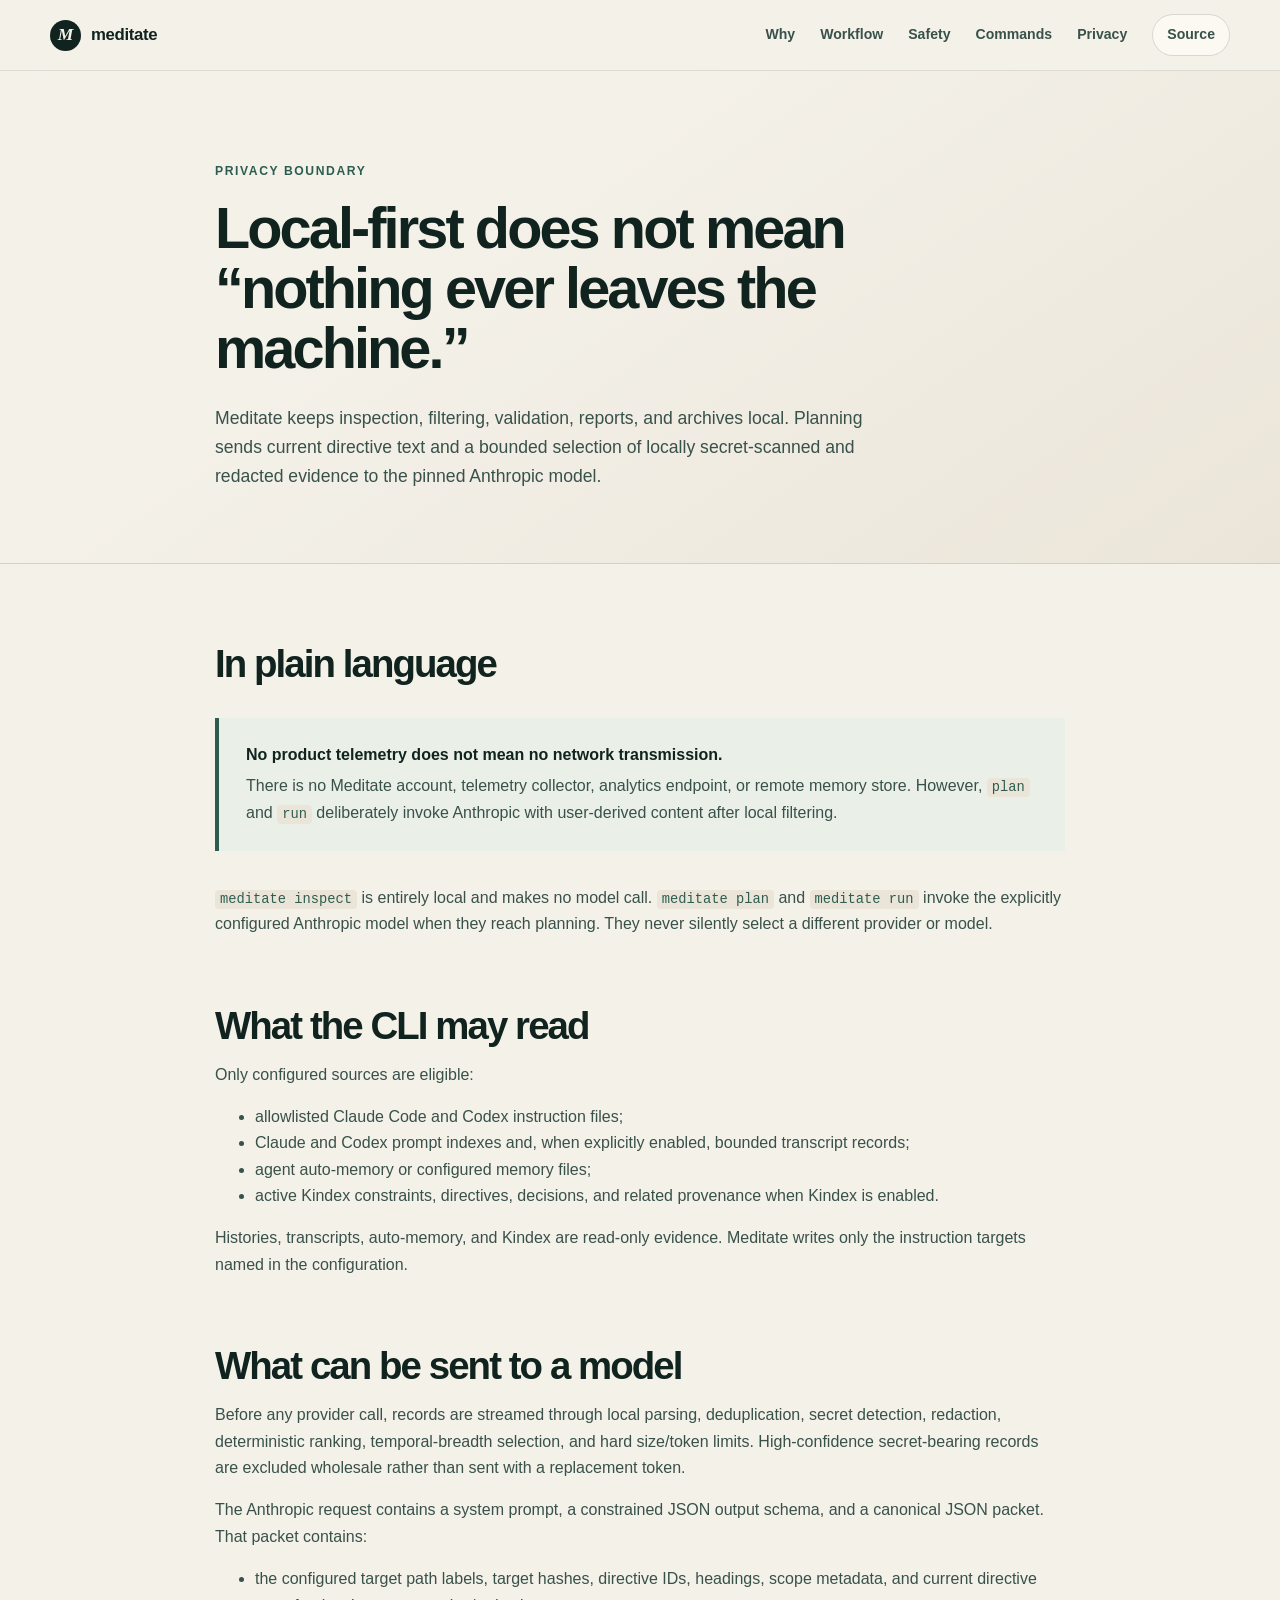
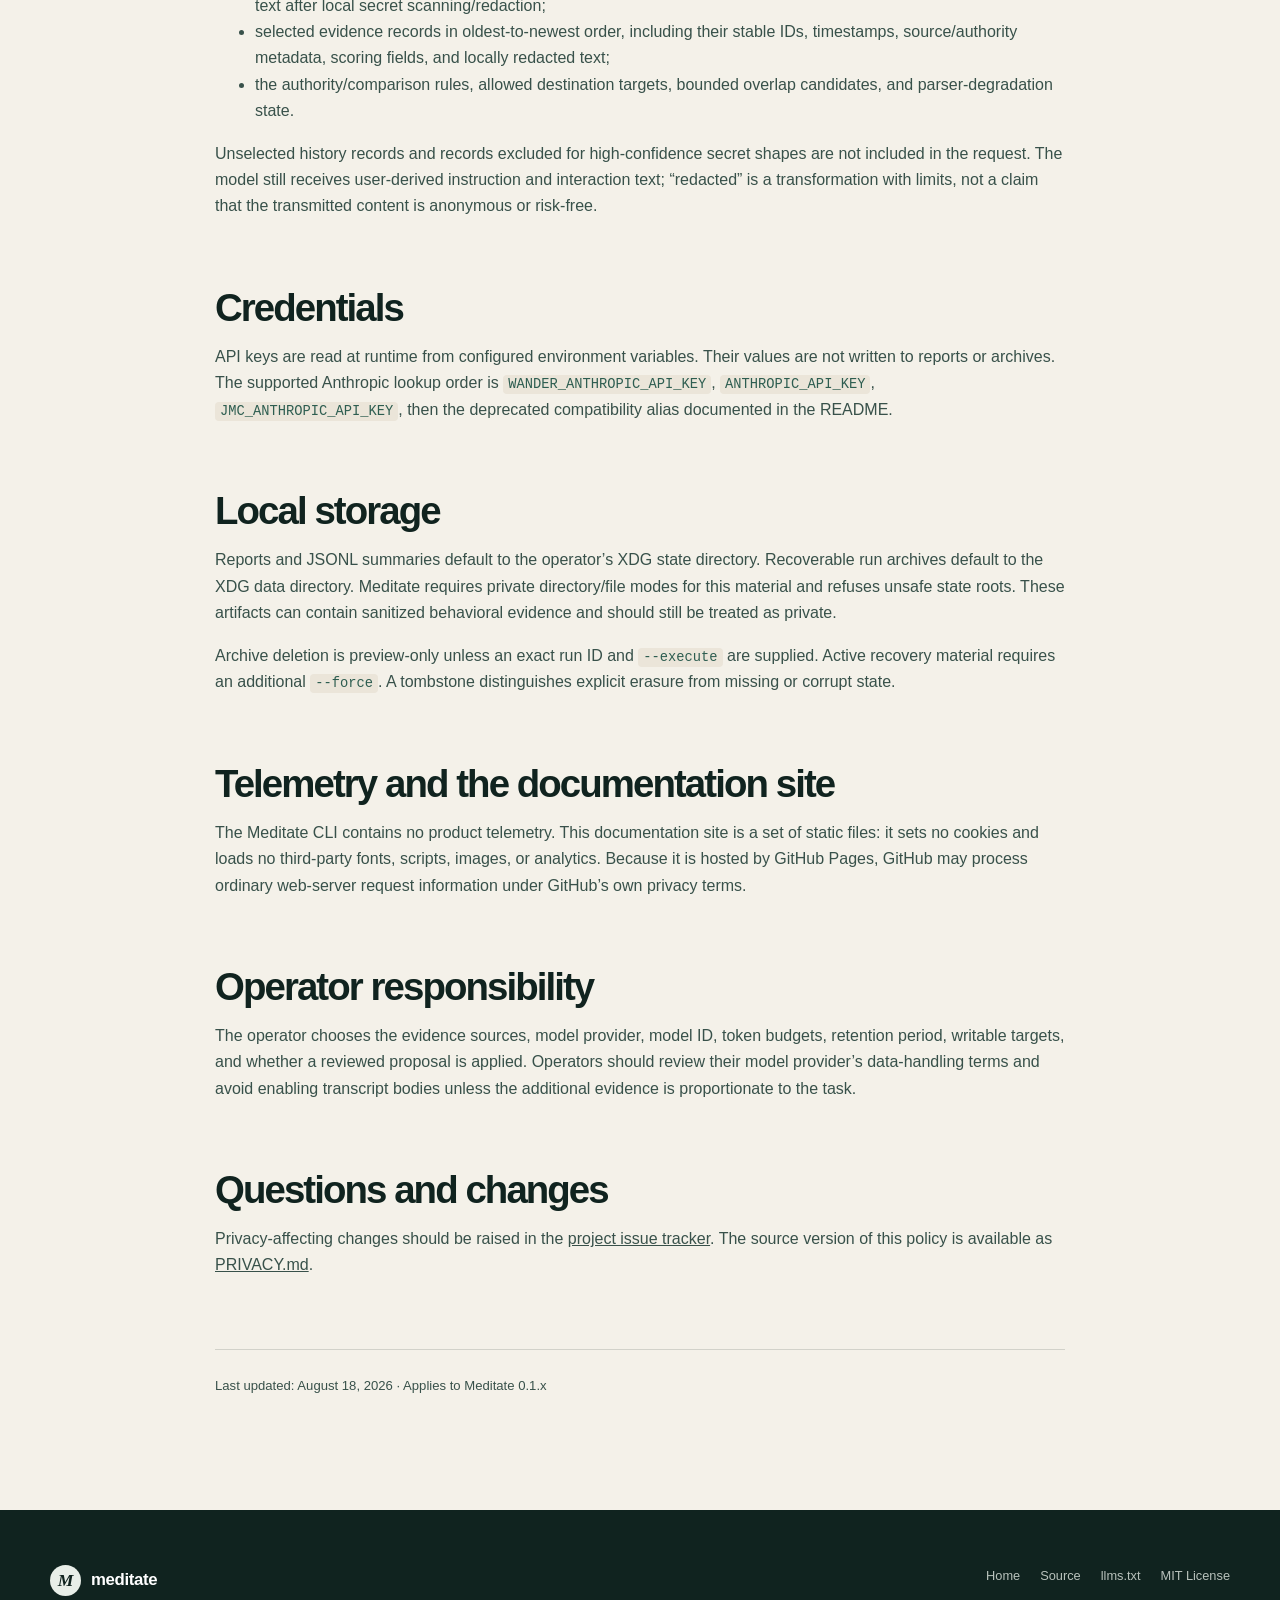
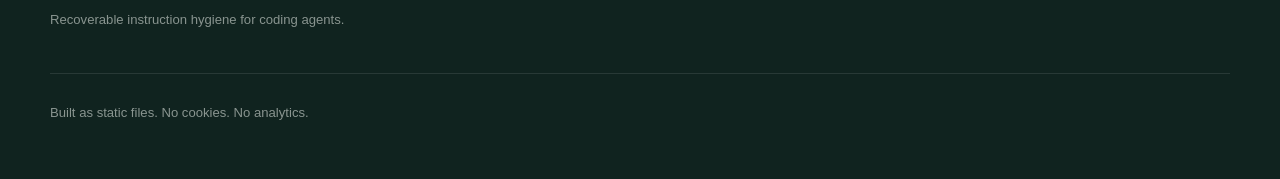
==== docs/privacy.html @ 54d7e171 "docs: add GitHub Pages site" ====
<!doctype html>
<html lang="en">
<head>
  <meta charset="utf-8">
  <meta name="viewport" content="width=device-width, initial-scale=1">
  <title>Privacy — Meditate</title>
  <meta name="description" content="Meditate's local processing, model-call, archive, telemetry, and static-site privacy boundaries.">
  <meta name="theme-color" content="#10231f">
  <link rel="canonical" href="https://jmcentire.github.io/meditate/privacy.html">
  <link rel="icon" href="favicon.svg" type="image/svg+xml">
  <link rel="stylesheet" href="styles.css">
  <script src="site.js" defer></script>
</head>
<body>
  <a class="skip-link" href="#main">Skip to content</a>
  <header class="site-header">
    <div class="shell nav-wrap">
      <a class="brand" href="./" aria-label="Meditate home"><span class="brand-mark" aria-hidden="true">M</span><span>meditate</span></a>
      <button class="nav-toggle" type="button" aria-expanded="false" aria-controls="site-nav">
        <span class="sr-only">Toggle navigation</span><span></span><span></span><span></span>
      </button>
      <nav id="site-nav" class="site-nav" aria-label="Primary navigation">
        <a href="./#problem">Why</a>
        <a href="./#workflow">Workflow</a>
        <a href="./#safety">Safety</a>
        <a href="./#reference">Commands</a>
        <a href="privacy.html" aria-current="page">Privacy</a>
        <a class="nav-source" href="https://github.com/jmcentire/meditate">Source</a>
      </nav>
    </div>
  </header>

  <main id="main" class="privacy-main">
    <section class="privacy-hero">
      <div class="shell">
        <p class="eyebrow">Privacy boundary</p>
        <h1>Local-first does not mean “nothing ever leaves the machine.”</h1>
        <p>Meditate keeps inspection, filtering, validation, reports, and archives local. Planning sends current directive text and a bounded selection of locally secret-scanned and redacted evidence to the pinned Anthropic model.</p>
      </div>
    </section>

    <article class="shell privacy-content">
      <h2>In plain language</h2>
      <div class="privacy-callout">
        <strong>No product telemetry does not mean no network transmission.</strong>
        <p>There is no Meditate account, telemetry collector, analytics endpoint, or remote memory store. However, <code>plan</code> and <code>run</code> deliberately invoke Anthropic with user-derived content after local filtering.</p>
      </div>

      <p><code>meditate inspect</code> is entirely local and makes no model call. <code>meditate plan</code> and <code>meditate run</code> invoke the explicitly configured Anthropic model when they reach planning. They never silently select a different provider or model.</p>

      <h2>What the CLI may read</h2>
      <p>Only configured sources are eligible:</p>
      <ul>
        <li>allowlisted Claude Code and Codex instruction files;</li>
        <li>Claude and Codex prompt indexes and, when explicitly enabled, bounded transcript records;</li>
        <li>agent auto-memory or configured memory files;</li>
        <li>active Kindex constraints, directives, decisions, and related provenance when Kindex is enabled.</li>
      </ul>
      <p>Histories, transcripts, auto-memory, and Kindex are read-only evidence. Meditate writes only the instruction targets named in the configuration.</p>

      <h2>What can be sent to a model</h2>
      <p>Before any provider call, records are streamed through local parsing, deduplication, secret detection, redaction, deterministic ranking, temporal-breadth selection, and hard size/token limits. High-confidence secret-bearing records are excluded wholesale rather than sent with a replacement token.</p>
      <p>The Anthropic request contains a system prompt, a constrained JSON output schema, and a canonical JSON packet. That packet contains:</p>
      <ul>
        <li>the configured target path labels, target hashes, directive IDs, headings, scope metadata, and current directive text after local secret scanning/redaction;</li>
        <li>selected evidence records in oldest-to-newest order, including their stable IDs, timestamps, source/authority metadata, scoring fields, and locally redacted text;</li>
        <li>the authority/comparison rules, allowed destination targets, bounded overlap candidates, and parser-degradation state.</li>
      </ul>
      <p>Unselected history records and records excluded for high-confidence secret shapes are not included in the request. The model still receives user-derived instruction and interaction text; “redacted” is a transformation with limits, not a claim that the transmitted content is anonymous or risk-free.</p>

      <h2>Credentials</h2>
      <p>API keys are read at runtime from configured environment variables. Their values are not written to reports or archives. The supported Anthropic lookup order is <code>WANDER_ANTHROPIC_API_KEY</code>, <code>ANTHROPIC_API_KEY</code>, <code>JMC_ANTHROPIC_API_KEY</code>, then the deprecated compatibility alias documented in the README.</p>

      <h2>Local storage</h2>
      <p>Reports and JSONL summaries default to the operator’s XDG state directory. Recoverable run archives default to the XDG data directory. Meditate requires private directory/file modes for this material and refuses unsafe state roots. These artifacts can contain sanitized behavioral evidence and should still be treated as private.</p>
      <p>Archive deletion is preview-only unless an exact run ID and <code>--execute</code> are supplied. Active recovery material requires an additional <code>--force</code>. A tombstone distinguishes explicit erasure from missing or corrupt state.</p>

      <h2>Telemetry and the documentation site</h2>
      <p>The Meditate CLI contains no product telemetry. This documentation site is a set of static files: it sets no cookies and loads no third-party fonts, scripts, images, or analytics. Because it is hosted by GitHub Pages, GitHub may process ordinary web-server request information under GitHub’s own privacy terms.</p>

      <h2>Operator responsibility</h2>
      <p>The operator chooses the evidence sources, model provider, model ID, token budgets, retention period, writable targets, and whether a reviewed proposal is applied. Operators should review their model provider’s data-handling terms and avoid enabling transcript bodies unless the additional evidence is proportionate to the task.</p>

      <h2>Questions and changes</h2>
      <p>Privacy-affecting changes should be raised in the <a href="https://github.com/jmcentire/meditate/issues">project issue tracker</a>. The source version of this policy is available as <a href="https://github.com/jmcentire/meditate/blob/main/PRIVACY.md">PRIVACY.md</a>.</p>
      <p class="privacy-meta">Last updated: August 18, 2026 · Applies to Meditate 0.1.x</p>
    </article>
  </main>

  <footer class="site-footer">
    <div class="shell footer-grid">
      <div><a class="brand footer-brand" href="./"><span class="brand-mark" aria-hidden="true">M</span><span>meditate</span></a><p>Recoverable instruction hygiene for coding agents.</p></div>
      <div class="footer-links"><a href="./">Home</a><a href="https://github.com/jmcentire/meditate">Source</a><a href="llms.txt">llms.txt</a><a href="https://github.com/jmcentire/meditate/blob/main/LICENSE">MIT License</a></div>
      <p class="footer-meta">Built as static files. No cookies. No analytics.</p>
    </div>
  </footer>
</body>
</html>
---- docs/styles.css ----
:root {
  --ink: #10231f;
  --ink-soft: #38514a;
  --paper: #f4f1e9;
  --paper-deep: #ebe5d9;
  --surface: #fffdf7;
  --moss: #2d5d50;
  --moss-bright: #4f8978;
  --sage: #b9c9ae;
  --amber: #d8a34d;
  --rust: #a84f35;
  --line: rgba(16, 35, 31, 0.15);
  --shadow: 0 24px 70px rgba(29, 52, 46, 0.12);
  --mono: "SFMono-Regular", Consolas, "Liberation Mono", monospace;
  --sans: Inter, ui-sans-serif, -apple-system, BlinkMacSystemFont, "Segoe UI", sans-serif;
  --serif: Iowan Old Style, Baskerville, "Times New Roman", serif;
  --shell: 1180px;
}

* {
  box-sizing: border-box;
}

html {
  scroll-behavior: smooth;
}

body {
  margin: 0;
  background: var(--paper);
  color: var(--ink);
  font-family: var(--sans);
  line-height: 1.65;
  text-rendering: optimizeLegibility;
}

a {
  color: inherit;
}

button,
input {
  font: inherit;
}

code,
pre {
  font-family: var(--mono);
}

.shell {
  width: min(calc(100% - 40px), var(--shell));
  margin-inline: auto;
}

.sr-only {
  position: absolute;
  width: 1px;
  height: 1px;
  padding: 0;
  margin: -1px;
  overflow: hidden;
  clip: rect(0, 0, 0, 0);
  white-space: nowrap;
  border: 0;
}

.skip-link {
  position: fixed;
  z-index: 1000;
  top: 12px;
  left: 12px;
  transform: translateY(-160%);
  padding: 10px 15px;
  border-radius: 8px;
  background: var(--ink);
  color: white;
}

.skip-link:focus {
  transform: translateY(0);
}

.site-header {
  position: sticky;
  z-index: 100;
  top: 0;
  border-bottom: 1px solid rgba(16, 35, 31, 0.1);
  background: rgba(244, 241, 233, 0.9);
  backdrop-filter: blur(18px);
}

.nav-wrap {
  display: flex;
  min-height: 70px;
  align-items: center;
  justify-content: space-between;
  gap: 28px;
}

.brand {
  display: inline-flex;
  align-items: center;
  gap: 10px;
  color: var(--ink);
  font-size: 1.05rem;
  font-weight: 750;
  letter-spacing: -0.02em;
  text-decoration: none;
}

.brand-mark {
  display: inline-grid;
  width: 31px;
  height: 31px;
  place-items: center;
  border-radius: 50%;
  background: var(--ink);
  color: var(--paper);
  font-family: var(--serif);
  font-size: 1.1rem;
  font-style: italic;
}

.site-nav {
  display: flex;
  align-items: center;
  gap: 25px;
}

.site-nav a {
  color: var(--ink-soft);
  font-size: 0.88rem;
  font-weight: 650;
  text-decoration: none;
}

.site-nav a:hover,
.site-nav a:focus-visible {
  color: var(--ink);
}

.site-nav .nav-source {
  padding: 8px 14px;
  border: 1px solid var(--line);
  border-radius: 999px;
  background: rgba(255, 253, 247, 0.6);
}

.nav-toggle {
  display: none;
  width: 42px;
  height: 42px;
  align-items: center;
  justify-content: center;
  flex-direction: column;
  gap: 5px;
  border: 1px solid var(--line);
  border-radius: 10px;
  background: transparent;
}

.nav-toggle span:not(.sr-only) {
  display: block;
  width: 18px;
  height: 2px;
  background: var(--ink);
}

.hero {
  position: relative;
  overflow: hidden;
  padding: 104px 0 110px;
  border-bottom: 1px solid var(--line);
  background:
    radial-gradient(circle at 78% 20%, rgba(185, 201, 174, 0.28), transparent 31%),
    linear-gradient(145deg, var(--paper) 35%, #ece8db 100%);
}

.hero-orbit {
  position: absolute;
  border: 1px solid rgba(45, 93, 80, 0.13);
  border-radius: 50%;
  pointer-events: none;
}

.orbit-one {
  width: 510px;
  height: 510px;
  top: -275px;
  right: 5%;
}

.orbit-two {
  width: 780px;
  height: 780px;
  right: -310px;
  bottom: -590px;
}

.hero-grid {
  position: relative;
  display: grid;
  grid-template-columns: minmax(0, 1.08fr) minmax(430px, 0.92fr);
  align-items: center;
  gap: 78px;
}

.eyebrow {
  margin: 0 0 18px;
  color: var(--moss);
  font-size: 0.76rem;
  font-weight: 800;
  letter-spacing: 0.13em;
  text-transform: uppercase;
}

.status-dot {
  display: inline-block;
  width: 7px;
  height: 7px;
  margin: 0 8px 1px 0;
  border-radius: 50%;
  background: var(--moss-bright);
  box-shadow: 0 0 0 5px rgba(79, 137, 120, 0.12);
}

.hero h1 {
  max-width: 720px;
  margin: 0;
  font-size: clamp(3.35rem, 6.1vw, 5.9rem);
  font-weight: 700;
  letter-spacing: -0.067em;
  line-height: 0.95;
}

.hero h1 em {
  color: var(--moss);
  font-family: var(--serif);
  font-weight: 500;
}

.hero-lede {
  max-width: 650px;
  margin: 32px 0 0;
  color: var(--ink-soft);
  font-size: clamp(1.05rem, 1.6vw, 1.22rem);
}

.hero-actions {
  display: flex;
  flex-wrap: wrap;
  gap: 12px;
  margin-top: 34px;
}

.button {
  display: inline-flex;
  min-height: 48px;
  align-items: center;
  justify-content: center;
  padding: 0 21px;
  border: 1px solid var(--ink);
  border-radius: 999px;
  font-size: 0.91rem;
  font-weight: 750;
  text-decoration: none;
  transition: transform 150ms ease, box-shadow 150ms ease, background 150ms ease;
}

.button:hover {
  transform: translateY(-2px);
}

.button-primary {
  background: var(--ink);
  color: white;
  box-shadow: 0 12px 25px rgba(16, 35, 31, 0.16);
}

.button-secondary {
  background: transparent;
  color: var(--ink);
}

.hero-facts {
  display: flex;
  flex-wrap: wrap;
  gap: 10px 20px;
  margin-top: 28px;
  color: var(--ink-soft);
  font-size: 0.78rem;
  font-weight: 650;
}

.hero-facts span::before {
  content: "·";
  margin-right: 9px;
  color: var(--amber);
  font-size: 1.2em;
}

.terminal-card {
  overflow: hidden;
  border: 1px solid rgba(255, 255, 255, 0.11);
  border-radius: 18px;
  background: #10231f;
  color: #e8eee8;
  box-shadow: var(--shadow);
  transform: rotate(0.6deg);
}

.terminal-bar {
  display: flex;
  align-items: center;
  gap: 7px;
  min-height: 48px;
  padding: 0 18px;
  border-bottom: 1px solid rgba(255, 255, 255, 0.09);
  background: rgba(255, 255, 255, 0.025);
}

.terminal-bar span {
  width: 9px;
  height: 9px;
  border-radius: 50%;
  background: rgba(255, 255, 255, 0.22);
}

.terminal-bar span:first-child { background: #d47b5f; }
.terminal-bar span:nth-child(2) { background: #d8a34d; }
.terminal-bar span:nth-child(3) { background: #72a487; }

.terminal-bar p {
  margin: 0 0 0 7px;
  color: rgba(255, 255, 255, 0.43);
  font: 0.71rem var(--mono);
}

.terminal-card pre {
  min-height: 340px;
  margin: 0;
  padding: 31px 30px;
  overflow-x: auto;
  font-size: clamp(0.73rem, 1.1vw, 0.86rem);
  line-height: 1.8;
}

.terminal-card .comment { color: #799389; }
.terminal-card .prompt { color: #d8a34d; }
.terminal-card .output { color: #e9e1c8; }
.terminal-card .safe { color: #92c6a7; }

.section {
  padding: 104px 0;
  border-bottom: 1px solid var(--line);
}

.section-heading {
  margin-bottom: 48px;
}

.section-heading.narrow {
  max-width: 780px;
}

.section-heading h2,
.start-section h2,
.closing-card h2,
.privacy-hero h1,
.privacy-content h2 {
  margin: 0;
  font-size: clamp(2.35rem, 4.5vw, 4.35rem);
  font-weight: 650;
  letter-spacing: -0.05em;
  line-height: 1.04;
}

.section-heading > p:last-child,
.start-copy {
  max-width: 720px;
  margin: 24px 0 0;
  color: var(--ink-soft);
  font-size: 1.05rem;
}

.problem-section {
  background: var(--surface);
}

.comparison-grid {
  display: grid;
  grid-template-columns: 1fr 1fr;
  gap: 22px;
}

.comparison-card {
  display: flex;
  min-height: 420px;
  flex-direction: column;
  padding: 34px;
  border: 1px solid var(--line);
  border-radius: 18px;
  background: var(--paper);
}

.after-card {
  border-color: rgba(45, 93, 80, 0.27);
  background: #eaf0e7;
}

.card-label {
  margin: 0 0 24px;
  color: var(--ink-soft);
  font-size: 0.75rem;
  font-weight: 800;
  letter-spacing: 0.12em;
  text-transform: uppercase;
}

.rule-stack {
  display: grid;
  gap: 9px;
  margin: 0;
  padding: 0;
  list-style: none;
}

.rule-stack li {
  display: grid;
  grid-template-columns: 36px 1fr;
  align-items: start;
  padding: 13px 15px;
  border: 1px solid rgba(168, 79, 53, 0.18);
  border-radius: 9px;
  background: rgba(255, 253, 247, 0.72);
  color: #633a2f;
  font-size: 0.9rem;
}

.rule-stack li span {
  color: rgba(99, 58, 47, 0.48);
  font: 0.72rem var(--mono);
}

.resolved-rule {
  display: grid;
  grid-template-columns: 34px 1fr;
  gap: 14px;
  padding: 20px;
  border: 1px solid rgba(45, 93, 80, 0.21);
  border-radius: 12px;
  background: rgba(255, 253, 247, 0.62);
}

.resolved-icon {
  display: inline-grid;
  width: 30px;
  height: 30px;
  place-items: center;
  border-radius: 50%;
  background: var(--moss);
  color: white;
  font-weight: 800;
}

.resolved-rule p {
  margin: 0;
  font-size: 0.96rem;
  font-weight: 650;
}

.lineage-list {
  display: grid;
  gap: 9px;
  margin: 24px 0 0;
  padding: 0;
  color: var(--ink-soft);
  font-size: 0.87rem;
  list-style: none;
}

.lineage-list li::before {
  content: "↳";
  margin-right: 8px;
  color: var(--moss);
}

.card-result {
  margin: auto 0 0;
  padding-top: 25px;
  font-size: 0.84rem;
  font-weight: 800;
}

.card-result.bad { color: var(--rust); }
.card-result.good { color: var(--moss); }

.principles-section {
  background: var(--paper);
}

.feature-grid {
  display: grid;
  grid-template-columns: repeat(4, 1fr);
  gap: 15px;
}

.feature-card {
  min-height: 280px;
  padding: 25px;
  border-top: 3px solid var(--moss);
  background: rgba(255, 253, 247, 0.55);
}

.feature-number {
  color: var(--moss-bright);
  font: 0.72rem var(--mono);
}

.feature-card h3 {
  margin: 46px 0 13px;
  font-size: 1.12rem;
}

.feature-card p {
  margin: 0;
  color: var(--ink-soft);
  font-size: 0.88rem;
}

.workflow-section {
  background: var(--ink);
  color: #edf2ec;
}

.workflow-section .eyebrow {
  color: #9ac3b4;
}

.flow {
  display: grid;
  grid-template-columns: 1fr auto 1fr auto 1fr auto 1fr auto 1fr;
  align-items: stretch;
  gap: 13px;
}

.flow-step {
  padding: 20px 18px;
  border: 1px solid rgba(255, 255, 255, 0.13);
  border-radius: 12px;
  background: rgba(255, 255, 255, 0.035);
}

.flow-step > span {
  color: #d8b46f;
  font: 0.72rem var(--mono);
}

.flow-step h3 {
  margin: 29px 0 9px;
  font-size: 1rem;
}

.flow-step p {
  margin: 0;
  color: rgba(237, 242, 236, 0.66);
  font-size: 0.78rem;
}

.flow-arrow {
  display: grid;
  place-items: center;
  color: rgba(237, 242, 236, 0.3);
}

.boundary-note {
  display: grid;
  grid-template-columns: minmax(180px, 0.3fr) 1fr;
  gap: 35px;
  margin-top: 58px;
  padding-top: 32px;
  border-top: 1px solid rgba(255, 255, 255, 0.15);
}

.boundary-note p {
  margin: 0;
  color: rgba(237, 242, 236, 0.67);
  font-size: 0.88rem;
}

.boundary-note .boundary-title {
  color: #edf2ec;
  font-weight: 750;
}

.safety-section {
  background: var(--surface);
}

.safety-grid {
  display: grid;
  grid-template-columns: 0.85fr 1.15fr;
  gap: 88px;
}

.text-link {
  display: inline-block;
  margin-top: 25px;
  color: var(--moss);
  font-size: 0.89rem;
  font-weight: 750;
  text-decoration: none;
}

.safety-list {
  border-top: 1px solid var(--line);
}

.safety-list article {
  display: grid;
  grid-template-columns: 42px 1fr;
  gap: 18px;
  padding: 24px 0;
  border-bottom: 1px solid var(--line);
}

.safety-mark {
  display: grid;
  width: 34px;
  height: 34px;
  place-items: center;
  border: 1px solid var(--moss);
  border-radius: 50%;
  color: var(--moss);
  font: 0.78rem var(--mono);
}

.safety-list h3 {
  margin: 0 0 5px;
  font-size: 1rem;
}

.safety-list p {
  margin: 0;
  color: var(--ink-soft);
  font-size: 0.87rem;
}

.start-section {
  background: var(--paper-deep);
}

.start-grid {
  display: grid;
  grid-template-columns: 0.8fr 1.2fr;
  align-items: center;
  gap: 75px;
}

.code-panel {
  overflow: hidden;
  border-radius: 14px;
  background: var(--ink);
  color: #e9eee9;
  box-shadow: var(--shadow);
}

.code-panel-head {
  display: flex;
  min-height: 46px;
  align-items: center;
  justify-content: space-between;
  padding: 0 18px;
  border-bottom: 1px solid rgba(255, 255, 255, 0.1);
  color: rgba(255, 255, 255, 0.45);
  font: 0.72rem var(--mono);
}

.copy-button {
  padding: 5px 10px;
  border: 1px solid rgba(255, 255, 255, 0.18);
  border-radius: 6px;
  background: transparent;
  color: rgba(255, 255, 255, 0.75);
  cursor: pointer;
  font-size: 0.7rem;
}

.copy-button:hover,
.copy-button:focus-visible {
  background: rgba(255, 255, 255, 0.08);
  color: white;
}

.code-panel pre {
  margin: 0;
  padding: 26px;
  overflow-x: auto;
  font-size: 0.82rem;
  line-height: 1.75;
}

.reference-section {
  background: var(--surface);
}

.command-table-wrap {
  overflow-x: auto;
  border-top: 1px solid var(--line);
}

.command-table {
  width: 100%;
  border-collapse: collapse;
  font-size: 0.9rem;
}

.command-table th,
.command-table td {
  padding: 17px 14px;
  border-bottom: 1px solid var(--line);
  text-align: left;
  vertical-align: top;
}

.command-table th {
  color: var(--ink-soft);
  font-size: 0.72rem;
  letter-spacing: 0.1em;
  text-transform: uppercase;
}

.command-table td:first-child {
  width: 24%;
}

.command-table td:last-child {
  width: 18%;
  color: var(--ink-soft);
  font-size: 0.78rem;
  font-weight: 700;
}

.command-table code {
  color: var(--moss);
  font-size: 0.82rem;
  font-weight: 750;
}

.reference-links {
  display: flex;
  flex-wrap: wrap;
  gap: 12px 28px;
  margin-top: 27px;
}

.reference-links a {
  color: var(--moss);
  font-size: 0.86rem;
  font-weight: 750;
  text-decoration: none;
}

.closing-section {
  background: var(--paper);
}

.closing-card {
  padding: 66px;
  border-radius: 23px;
  background: var(--sage);
  text-align: center;
}

.closing-card h2 {
  max-width: 880px;
  margin-inline: auto;
}

.closing-card .hero-actions {
  justify-content: center;
}

.site-footer {
  padding: 55px 0;
  background: var(--ink);
  color: #e8eee8;
}

.footer-grid {
  display: grid;
  grid-template-columns: 1fr auto;
  gap: 30px;
  align-items: start;
}

.footer-brand {
  color: white;
}

.footer-brand .brand-mark {
  background: #e8eee8;
  color: var(--ink);
}

.site-footer p {
  margin: 13px 0 0;
  color: rgba(232, 238, 232, 0.56);
  font-size: 0.82rem;
}

.footer-links {
  display: flex;
  gap: 20px;
}

.footer-links a {
  color: rgba(232, 238, 232, 0.78);
  font-size: 0.8rem;
  text-decoration: none;
}

.footer-grid .footer-meta {
  grid-column: 1 / -1;
  padding-top: 28px;
  border-top: 1px solid rgba(255, 255, 255, 0.1);
}

/* Privacy page */
.privacy-main {
  min-height: 70vh;
}

.privacy-hero {
  padding: 90px 0 72px;
  border-bottom: 1px solid var(--line);
  background: linear-gradient(145deg, var(--paper) 35%, var(--paper-deep));
}

.privacy-hero .shell {
  max-width: 850px;
}

.privacy-hero p:last-child {
  max-width: 680px;
  margin: 25px 0 0;
  color: var(--ink-soft);
  font-size: 1.1rem;
}

.privacy-content {
  max-width: 850px;
  padding-top: 80px;
  padding-bottom: 100px;
}

.privacy-content h2 {
  margin-top: 68px;
  font-size: clamp(1.7rem, 3vw, 2.45rem);
}

.privacy-content h2:first-child {
  margin-top: 0;
}

.privacy-content h3 {
  margin-top: 33px;
  font-size: 1.08rem;
}

.privacy-content p,
.privacy-content li {
  color: var(--ink-soft);
}

.privacy-content code {
  padding: 2px 5px;
  border-radius: 4px;
  background: var(--paper-deep);
  color: var(--moss);
  font-size: 0.86em;
}

.privacy-callout {
  margin: 34px 0;
  padding: 24px 27px;
  border-left: 4px solid var(--moss);
  background: #eaf0e7;
}

.privacy-callout strong {
  display: block;
  margin-bottom: 5px;
}

.privacy-callout p {
  margin: 0;
}

.privacy-meta {
  margin-top: 70px;
  padding-top: 25px;
  border-top: 1px solid var(--line);
  font-size: 0.82rem;
}

@media (max-width: 1040px) {
  .hero-grid {
    grid-template-columns: 1fr;
  }

  .hero-copy {
    max-width: 760px;
  }

  .terminal-card {
    max-width: 720px;
    transform: none;
  }

  .feature-grid {
    grid-template-columns: repeat(2, 1fr);
  }

  .flow {
    grid-template-columns: repeat(5, 1fr);
  }

  .flow-arrow {
    display: none;
  }
}

@media (max-width: 820px) {
  .site-header {
    backdrop-filter: none;
  }

  .nav-toggle {
    display: flex;
  }

  .site-nav {
    position: absolute;
    top: calc(100% + 1px);
    right: 0;
    left: 0;
    display: none;
    align-items: stretch;
    flex-direction: column;
    gap: 0;
    padding: 12px 20px 20px;
    border-bottom: 1px solid var(--line);
    background: var(--paper);
  }

  .site-nav.is-open {
    display: flex;
  }

  .site-nav a {
    padding: 11px 0;
  }

  .site-nav .nav-source {
    margin-top: 5px;
    padding: 9px 14px;
    text-align: center;
  }

  .hero,
  .section {
    padding: 78px 0;
  }

  .comparison-grid,
  .safety-grid,
  .start-grid {
    grid-template-columns: 1fr;
  }

  .safety-grid,
  .start-grid {
    gap: 45px;
  }

  .flow {
    grid-template-columns: repeat(2, 1fr);
  }

  .boundary-note {
    grid-template-columns: 1fr;
    gap: 12px;
  }

  .closing-card {
    padding: 48px 25px;
  }

  .footer-grid {
    grid-template-columns: 1fr;
  }

  .footer-links {
    flex-wrap: wrap;
  }
}

@media (max-width: 560px) {
  .shell {
    width: min(calc(100% - 28px), var(--shell));
  }

  .hero {
    padding-top: 62px;
  }

  .hero h1 {
    font-size: clamp(3rem, 15vw, 4.2rem);
  }

  .terminal-card pre {
    min-height: 0;
    padding: 22px 18px;
    font-size: 0.68rem;
  }

  .comparison-card {
    min-height: 0;
    padding: 24px;
  }

  .feature-grid,
  .flow {
    grid-template-columns: 1fr;
  }

  .feature-card {
    min-height: 220px;
  }

  .command-table th:nth-child(3),
  .command-table td:nth-child(3) {
    display: none;
  }

  .command-table td:first-child {
    width: 40%;
  }
}

@media (prefers-reduced-motion: reduce) {
  html {
    scroll-behavior: auto;
  }

  *,
  *::before,
  *::after {
    scroll-behavior: auto !important;
    transition-duration: 0.01ms !important;
  }
}
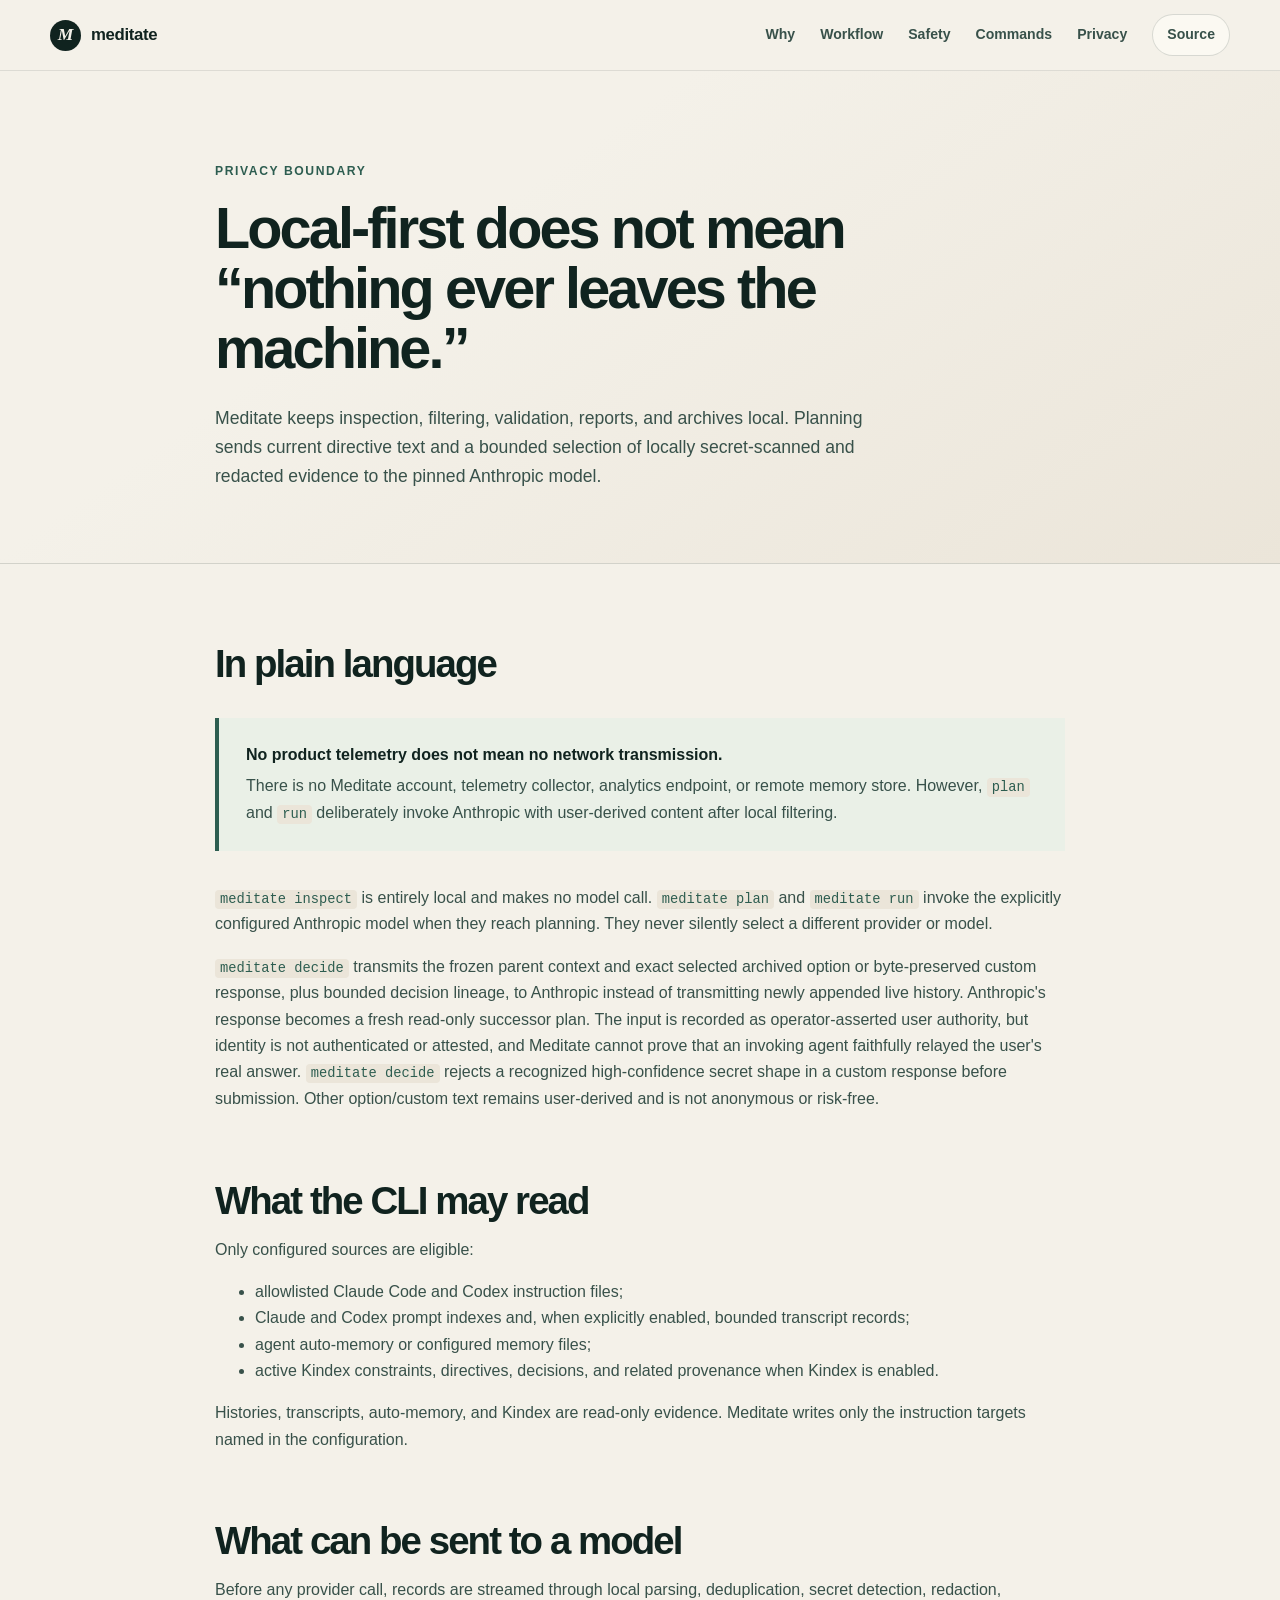
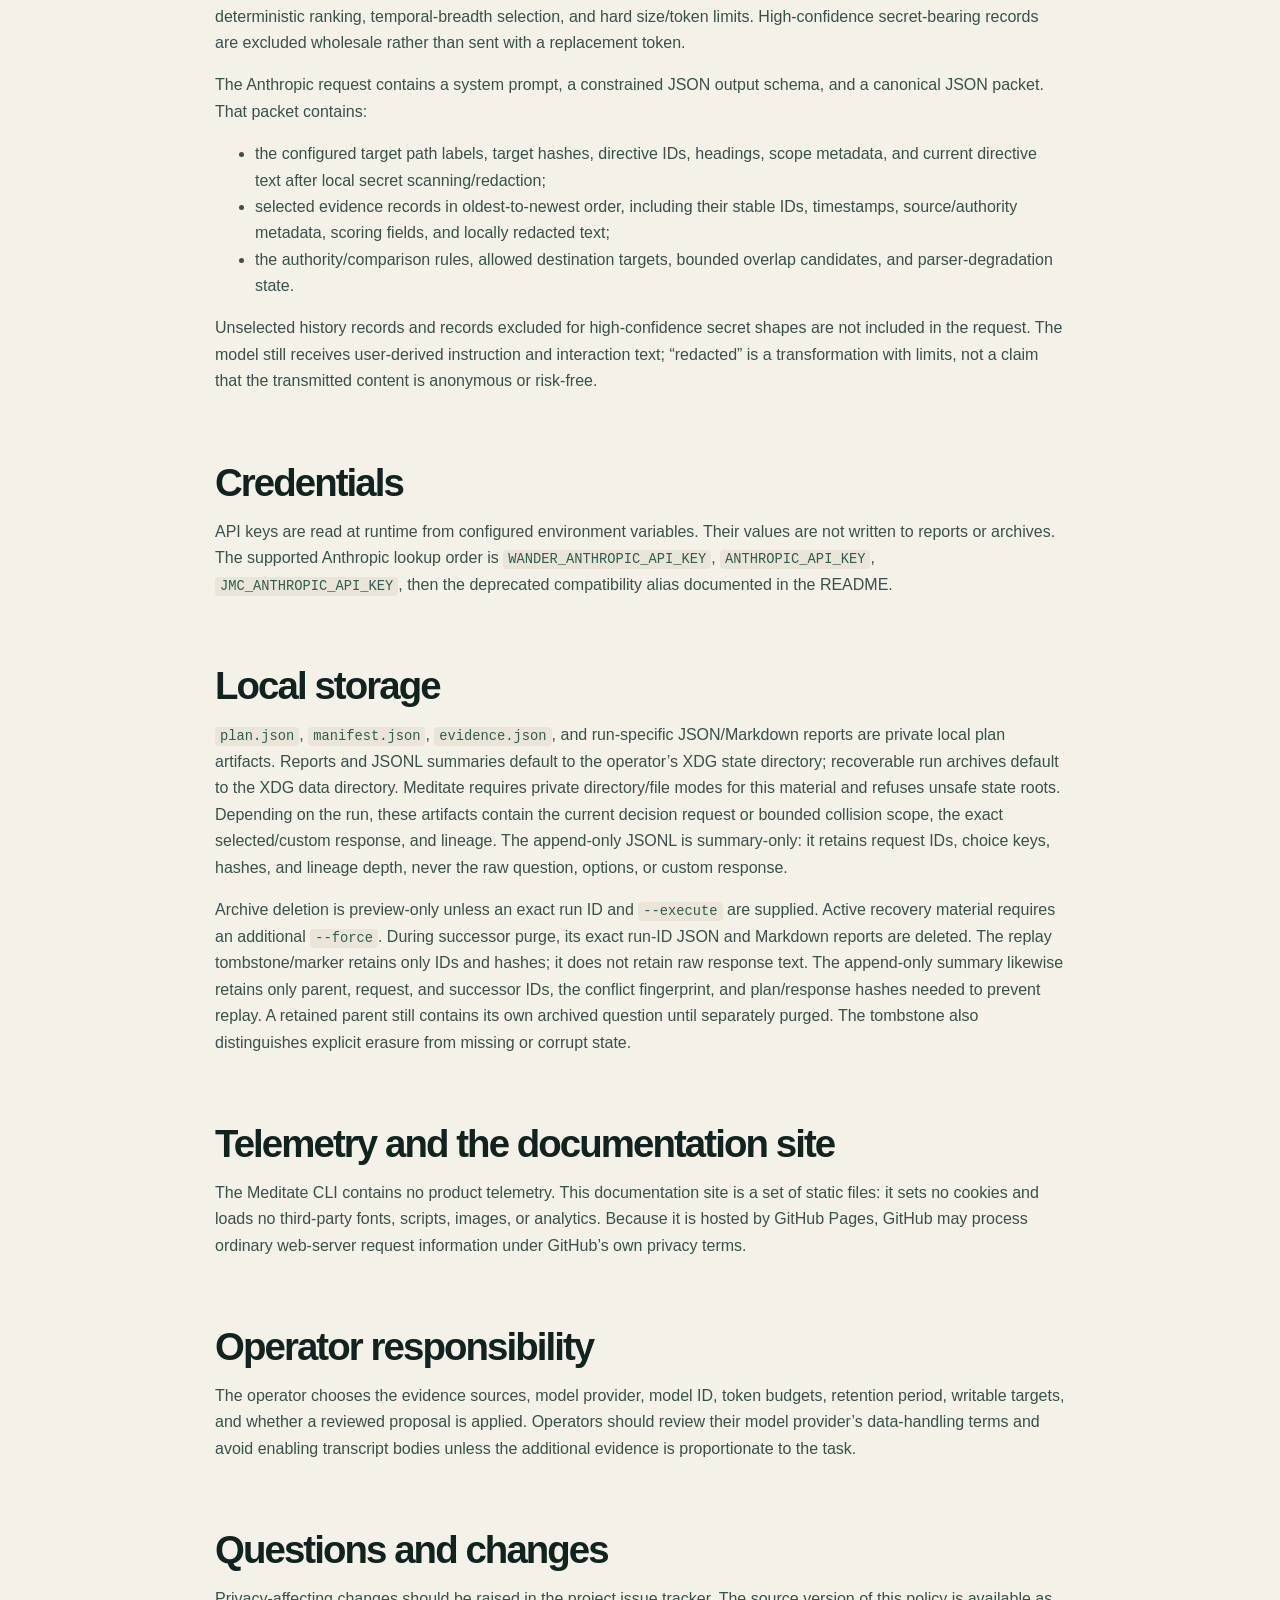
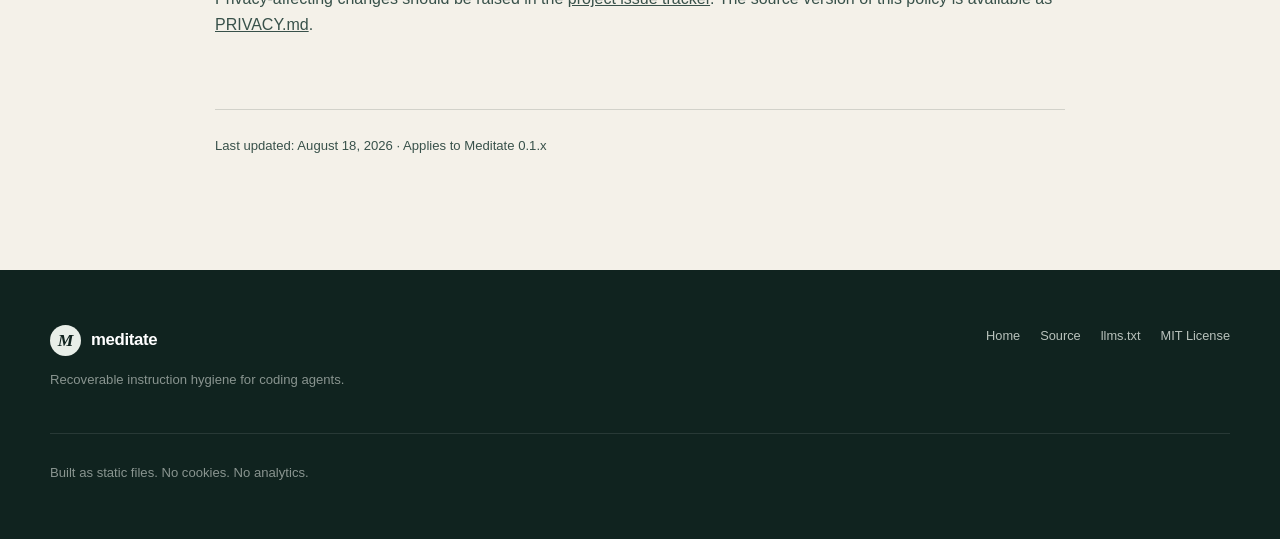
==== commit 5b7774d2: "feat: qualify safe instruction consolidation release" ====
--- a/docs/privacy.html
+++ b/docs/privacy.html
@@ -47,6 +47,7 @@
       </div>
 
       <p><code>meditate inspect</code> is entirely local and makes no model call. <code>meditate plan</code> and <code>meditate run</code> invoke the explicitly configured Anthropic model when they reach planning. They never silently select a different provider or model.</p>
+      <p><code>meditate decide</code> transmits the frozen parent context and exact selected archived option or byte-preserved custom response, plus bounded decision lineage, to Anthropic instead of transmitting newly appended live history. Anthropic's response becomes a fresh read-only successor plan. The input is recorded as operator-asserted user authority, but identity is not authenticated or attested, and Meditate cannot prove that an invoking agent faithfully relayed the user's real answer. <code>meditate decide</code> rejects a recognized high-confidence secret shape in a custom response before submission. Other option/custom text remains user-derived and is not anonymous or risk-free.</p>
 
       <h2>What the CLI may read</h2>
       <p>Only configured sources are eligible:</p>
@@ -72,8 +73,8 @@
       <p>API keys are read at runtime from configured environment variables. Their values are not written to reports or archives. The supported Anthropic lookup order is <code>WANDER_ANTHROPIC_API_KEY</code>, <code>ANTHROPIC_API_KEY</code>, <code>JMC_ANTHROPIC_API_KEY</code>, then the deprecated compatibility alias documented in the README.</p>
 
       <h2>Local storage</h2>
-      <p>Reports and JSONL summaries default to the operator’s XDG state directory. Recoverable run archives default to the XDG data directory. Meditate requires private directory/file modes for this material and refuses unsafe state roots. These artifacts can contain sanitized behavioral evidence and should still be treated as private.</p>
-      <p>Archive deletion is preview-only unless an exact run ID and <code>--execute</code> are supplied. Active recovery material requires an additional <code>--force</code>. A tombstone distinguishes explicit erasure from missing or corrupt state.</p>
+      <p><code>plan.json</code>, <code>manifest.json</code>, <code>evidence.json</code>, and run-specific JSON/Markdown reports are private local plan artifacts. Reports and JSONL summaries default to the operator’s XDG state directory; recoverable run archives default to the XDG data directory. Meditate requires private directory/file modes for this material and refuses unsafe state roots. Depending on the run, these artifacts contain the current decision request or bounded collision scope, the exact selected/custom response, and lineage. The append-only JSONL is summary-only: it retains request IDs, choice keys, hashes, and lineage depth, never the raw question, options, or custom response.</p>
+      <p>Archive deletion is preview-only unless an exact run ID and <code>--execute</code> are supplied. Active recovery material requires an additional <code>--force</code>. During successor purge, its exact run-ID JSON and Markdown reports are deleted. The replay tombstone/marker retains only IDs and hashes; it does not retain raw response text. The append-only summary likewise retains only parent, request, and successor IDs, the conflict fingerprint, and plan/response hashes needed to prevent replay. A retained parent still contains its own archived question until separately purged. The tombstone also distinguishes explicit erasure from missing or corrupt state.</p>
 
       <h2>Telemetry and the documentation site</h2>
       <p>The Meditate CLI contains no product telemetry. This documentation site is a set of static files: it sets no cookies and loads no third-party fonts, scripts, images, or analytics. Because it is hosted by GitHub Pages, GitHub may process ordinary web-server request information under GitHub’s own privacy terms.</p>
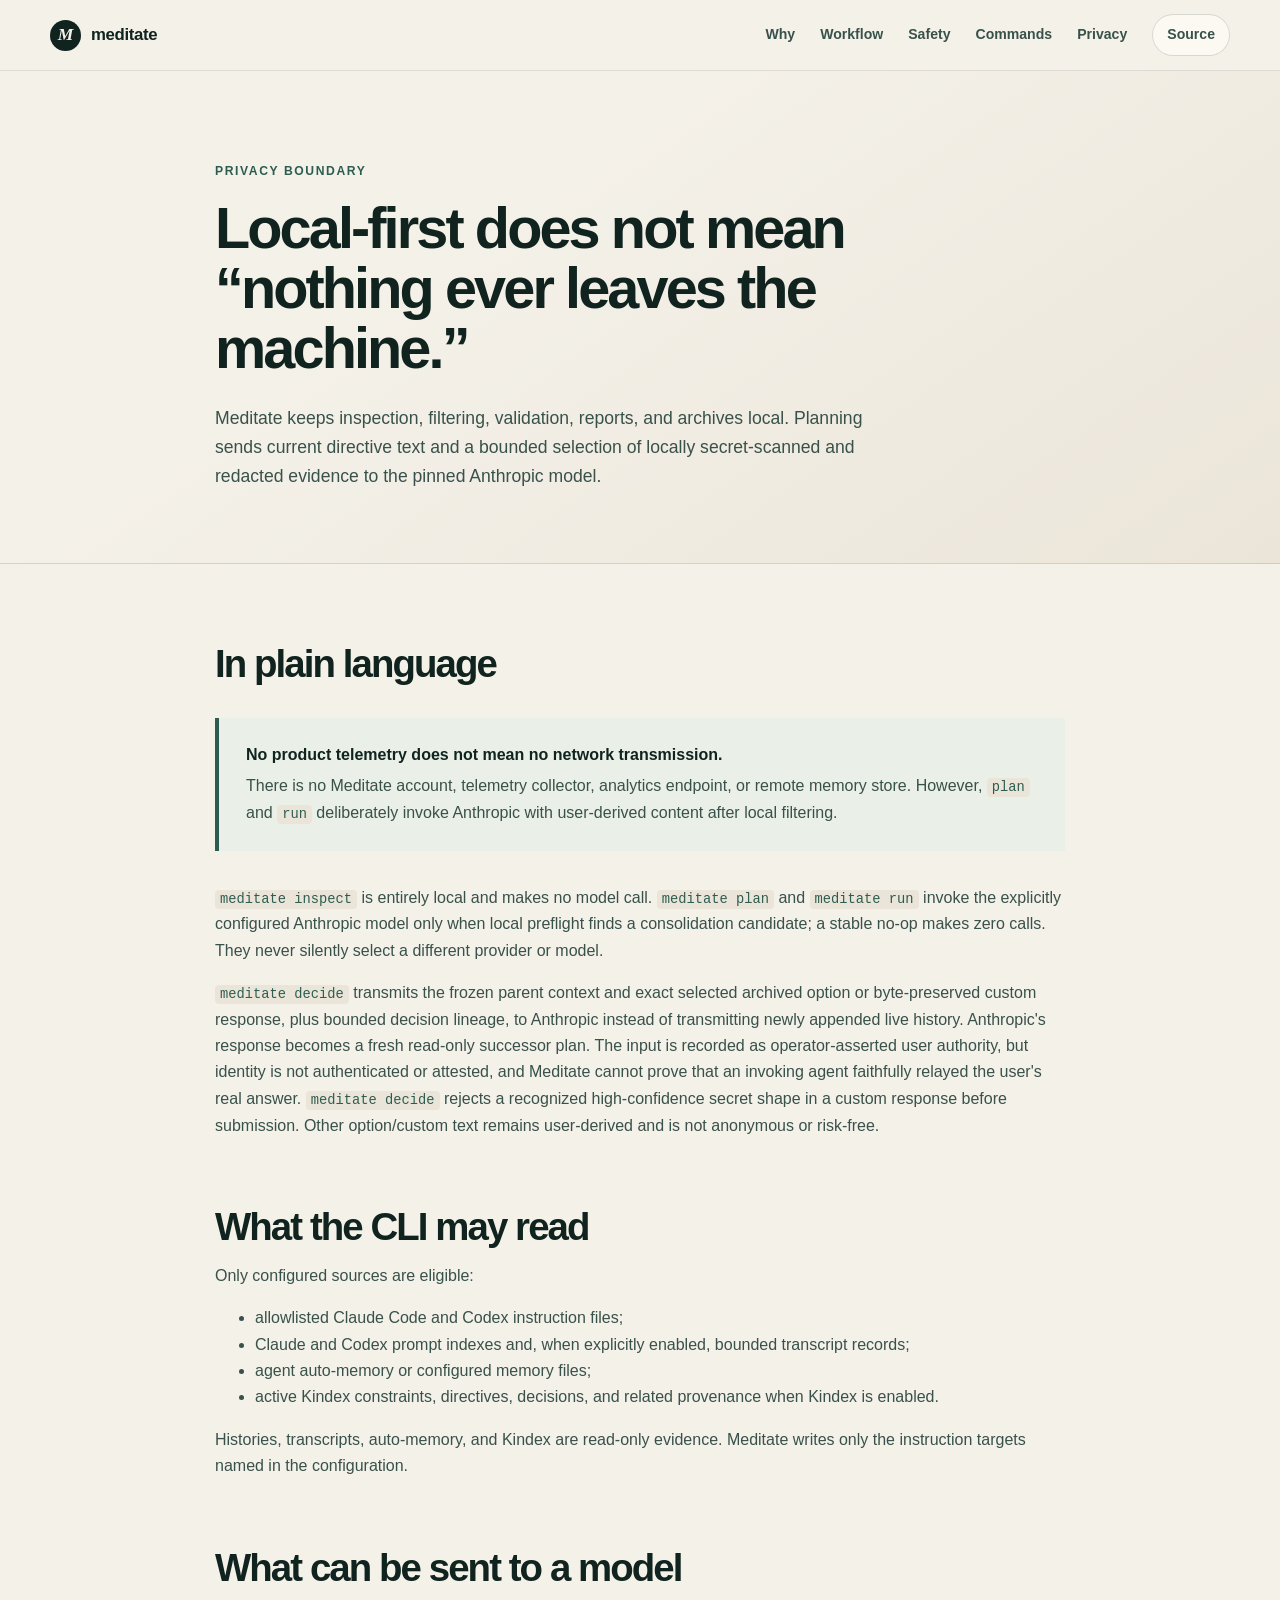
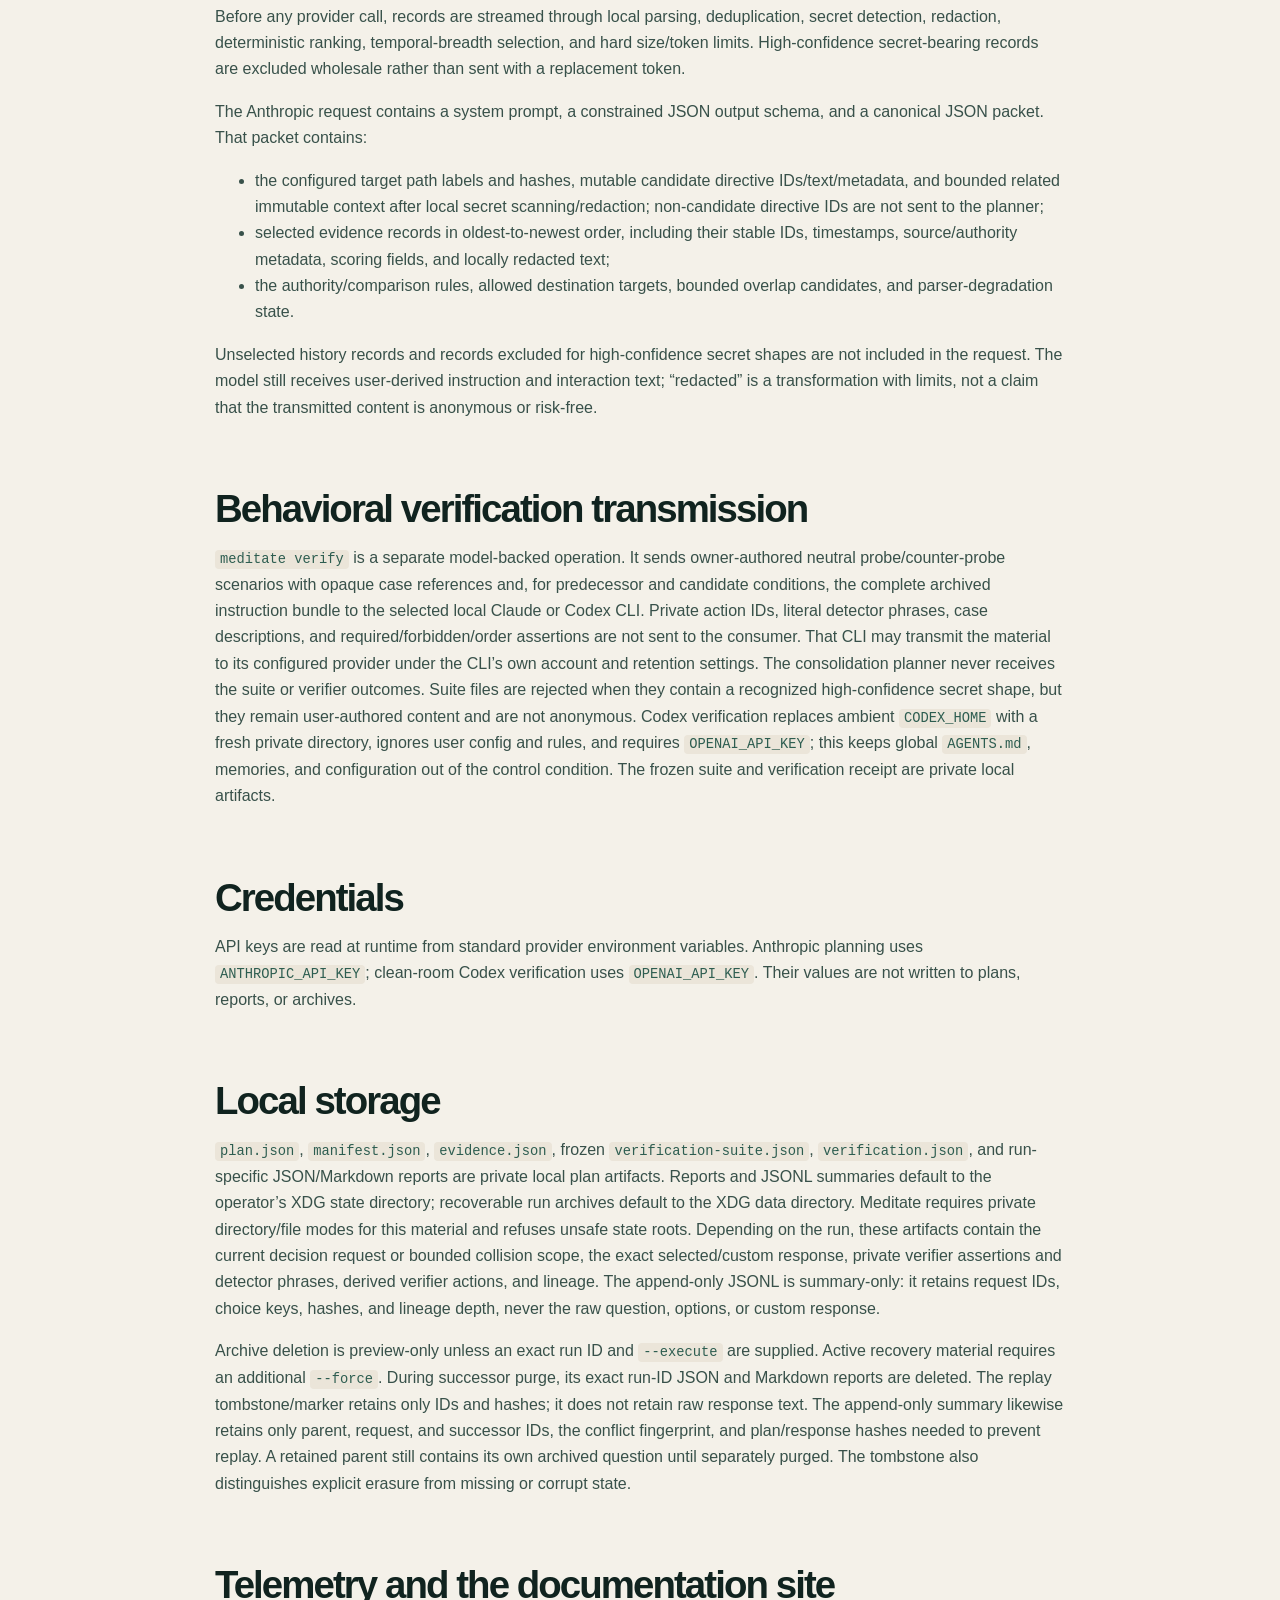
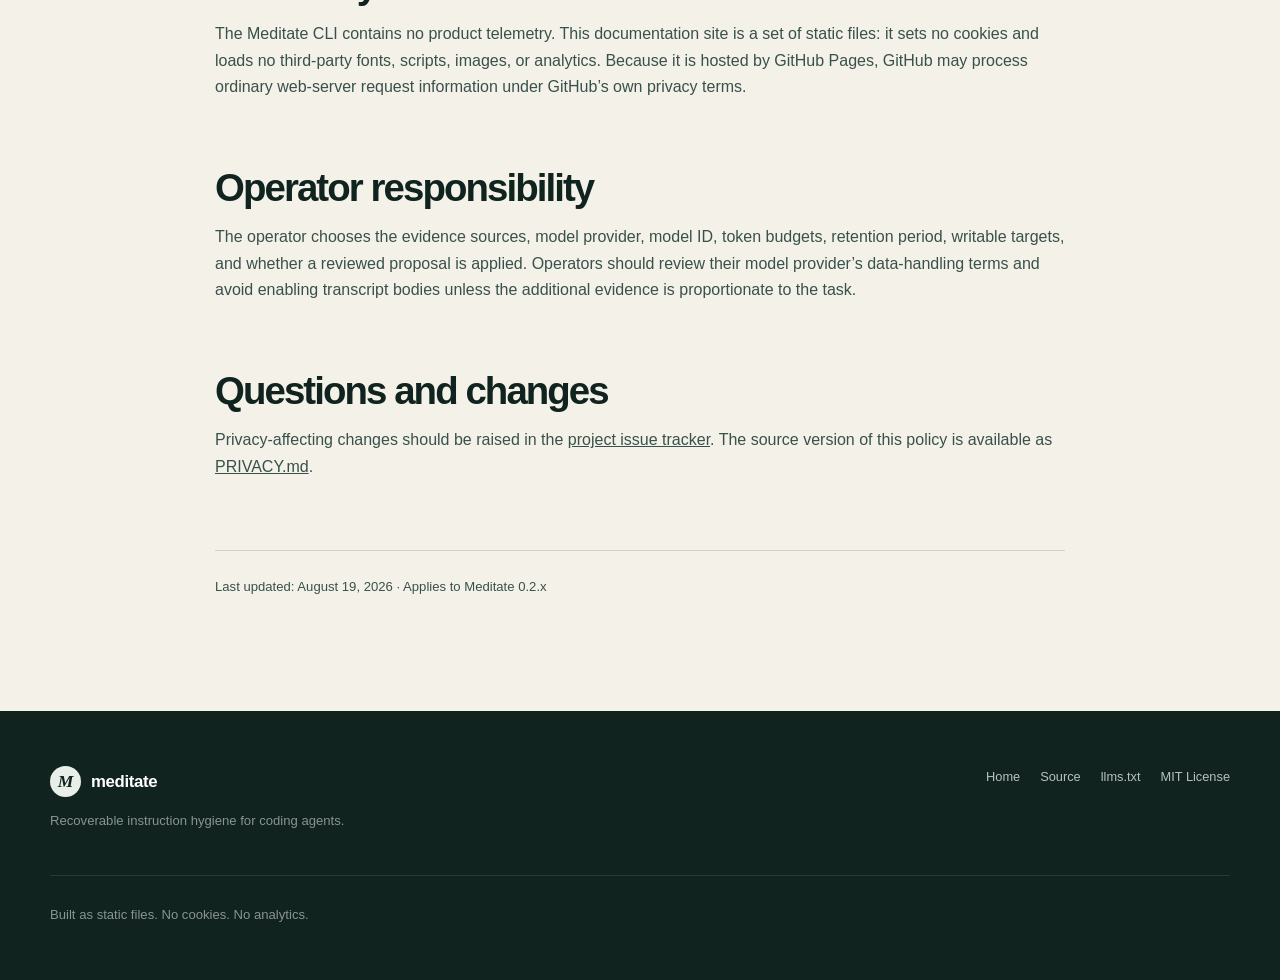
==== commit d87386e8: "feat: make meditation converge at a stable fixed point" ====
--- a/docs/privacy.html
+++ b/docs/privacy.html
@@ -46,7 +46,7 @@
         <p>There is no Meditate account, telemetry collector, analytics endpoint, or remote memory store. However, <code>plan</code> and <code>run</code> deliberately invoke Anthropic with user-derived content after local filtering.</p>
       </div>
 
-      <p><code>meditate inspect</code> is entirely local and makes no model call. <code>meditate plan</code> and <code>meditate run</code> invoke the explicitly configured Anthropic model when they reach planning. They never silently select a different provider or model.</p>
+      <p><code>meditate inspect</code> is entirely local and makes no model call. <code>meditate plan</code> and <code>meditate run</code> invoke the explicitly configured Anthropic model only when local preflight finds a consolidation candidate; a stable no-op makes zero calls. They never silently select a different provider or model.</p>
       <p><code>meditate decide</code> transmits the frozen parent context and exact selected archived option or byte-preserved custom response, plus bounded decision lineage, to Anthropic instead of transmitting newly appended live history. Anthropic's response becomes a fresh read-only successor plan. The input is recorded as operator-asserted user authority, but identity is not authenticated or attested, and Meditate cannot prove that an invoking agent faithfully relayed the user's real answer. <code>meditate decide</code> rejects a recognized high-confidence secret shape in a custom response before submission. Other option/custom text remains user-derived and is not anonymous or risk-free.</p>
 
       <h2>What the CLI may read</h2>
@@ -63,17 +63,20 @@
       <p>Before any provider call, records are streamed through local parsing, deduplication, secret detection, redaction, deterministic ranking, temporal-breadth selection, and hard size/token limits. High-confidence secret-bearing records are excluded wholesale rather than sent with a replacement token.</p>
       <p>The Anthropic request contains a system prompt, a constrained JSON output schema, and a canonical JSON packet. That packet contains:</p>
       <ul>
-        <li>the configured target path labels, target hashes, directive IDs, headings, scope metadata, and current directive text after local secret scanning/redaction;</li>
+        <li>the configured target path labels and hashes, mutable candidate directive IDs/text/metadata, and bounded related immutable context after local secret scanning/redaction; non-candidate directive IDs are not sent to the planner;</li>
         <li>selected evidence records in oldest-to-newest order, including their stable IDs, timestamps, source/authority metadata, scoring fields, and locally redacted text;</li>
         <li>the authority/comparison rules, allowed destination targets, bounded overlap candidates, and parser-degradation state.</li>
       </ul>
       <p>Unselected history records and records excluded for high-confidence secret shapes are not included in the request. The model still receives user-derived instruction and interaction text; “redacted” is a transformation with limits, not a claim that the transmitted content is anonymous or risk-free.</p>
 
+      <h2>Behavioral verification transmission</h2>
+      <p><code>meditate verify</code> is a separate model-backed operation. It sends owner-authored neutral probe/counter-probe scenarios with opaque case references and, for predecessor and candidate conditions, the complete archived instruction bundle to the selected local Claude or Codex CLI. Private action IDs, literal detector phrases, case descriptions, and required/forbidden/order assertions are not sent to the consumer. That CLI may transmit the material to its configured provider under the CLI’s own account and retention settings. The consolidation planner never receives the suite or verifier outcomes. Suite files are rejected when they contain a recognized high-confidence secret shape, but they remain user-authored content and are not anonymous. Codex verification replaces ambient <code>CODEX_HOME</code> with a fresh private directory, ignores user config and rules, and requires <code>OPENAI_API_KEY</code>; this keeps global <code>AGENTS.md</code>, memories, and configuration out of the control condition. The frozen suite and verification receipt are private local artifacts.</p>
+
       <h2>Credentials</h2>
-      <p>API keys are read at runtime from configured environment variables. Their values are not written to reports or archives. The supported Anthropic lookup order is <code>WANDER_ANTHROPIC_API_KEY</code>, <code>ANTHROPIC_API_KEY</code>, <code>JMC_ANTHROPIC_API_KEY</code>, then the deprecated compatibility alias documented in the README.</p>
+      <p>API keys are read at runtime from standard provider environment variables. Anthropic planning uses <code>ANTHROPIC_API_KEY</code>; clean-room Codex verification uses <code>OPENAI_API_KEY</code>. Their values are not written to plans, reports, or archives.</p>
 
       <h2>Local storage</h2>
-      <p><code>plan.json</code>, <code>manifest.json</code>, <code>evidence.json</code>, and run-specific JSON/Markdown reports are private local plan artifacts. Reports and JSONL summaries default to the operator’s XDG state directory; recoverable run archives default to the XDG data directory. Meditate requires private directory/file modes for this material and refuses unsafe state roots. Depending on the run, these artifacts contain the current decision request or bounded collision scope, the exact selected/custom response, and lineage. The append-only JSONL is summary-only: it retains request IDs, choice keys, hashes, and lineage depth, never the raw question, options, or custom response.</p>
+      <p><code>plan.json</code>, <code>manifest.json</code>, <code>evidence.json</code>, frozen <code>verification-suite.json</code>, <code>verification.json</code>, and run-specific JSON/Markdown reports are private local plan artifacts. Reports and JSONL summaries default to the operator’s XDG state directory; recoverable run archives default to the XDG data directory. Meditate requires private directory/file modes for this material and refuses unsafe state roots. Depending on the run, these artifacts contain the current decision request or bounded collision scope, the exact selected/custom response, private verifier assertions and detector phrases, derived verifier actions, and lineage. The append-only JSONL is summary-only: it retains request IDs, choice keys, hashes, and lineage depth, never the raw question, options, or custom response.</p>
       <p>Archive deletion is preview-only unless an exact run ID and <code>--execute</code> are supplied. Active recovery material requires an additional <code>--force</code>. During successor purge, its exact run-ID JSON and Markdown reports are deleted. The replay tombstone/marker retains only IDs and hashes; it does not retain raw response text. The append-only summary likewise retains only parent, request, and successor IDs, the conflict fingerprint, and plan/response hashes needed to prevent replay. A retained parent still contains its own archived question until separately purged. The tombstone also distinguishes explicit erasure from missing or corrupt state.</p>
 
       <h2>Telemetry and the documentation site</h2>
@@ -84,7 +87,7 @@
 
       <h2>Questions and changes</h2>
       <p>Privacy-affecting changes should be raised in the <a href="https://github.com/jmcentire/meditate/issues">project issue tracker</a>. The source version of this policy is available as <a href="https://github.com/jmcentire/meditate/blob/main/PRIVACY.md">PRIVACY.md</a>.</p>
-      <p class="privacy-meta">Last updated: August 18, 2026 · Applies to Meditate 0.1.x</p>
+      <p class="privacy-meta">Last updated: August 19, 2026 · Applies to Meditate 0.2.x</p>
     </article>
   </main>
 
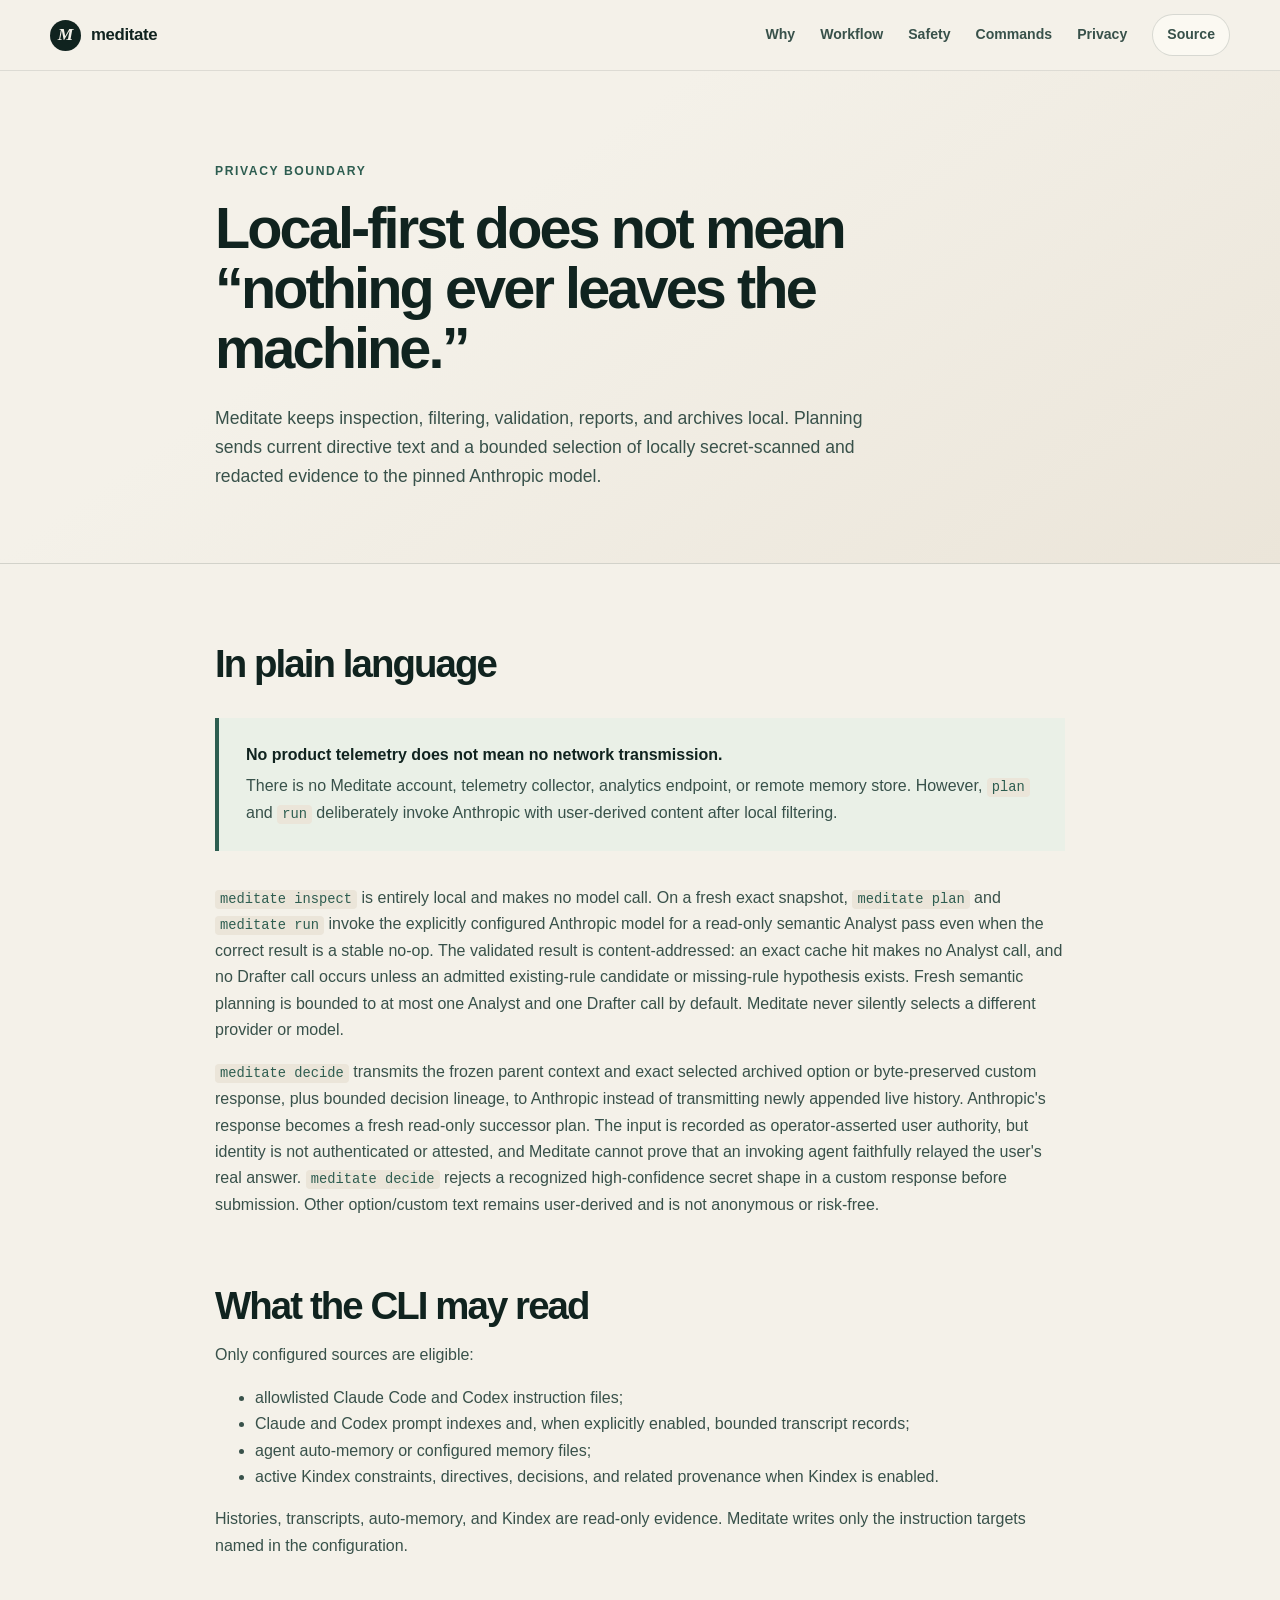
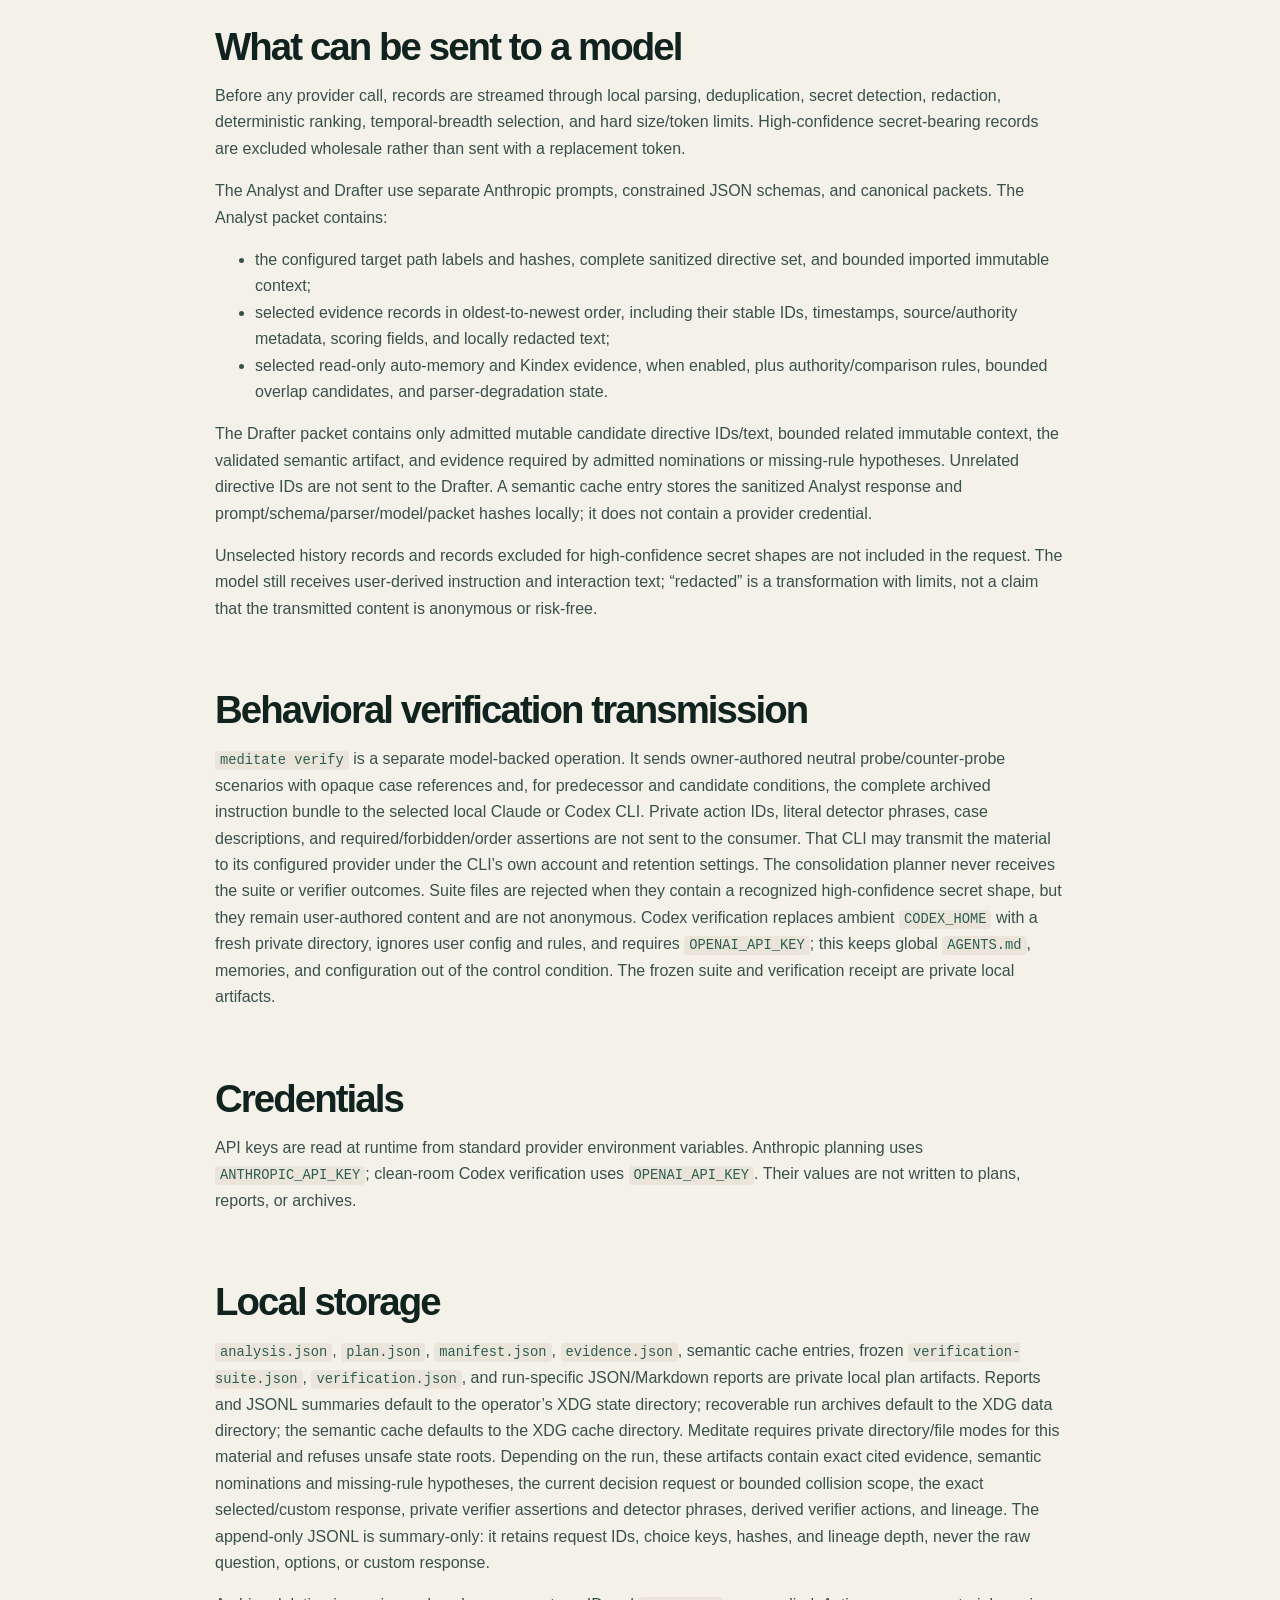
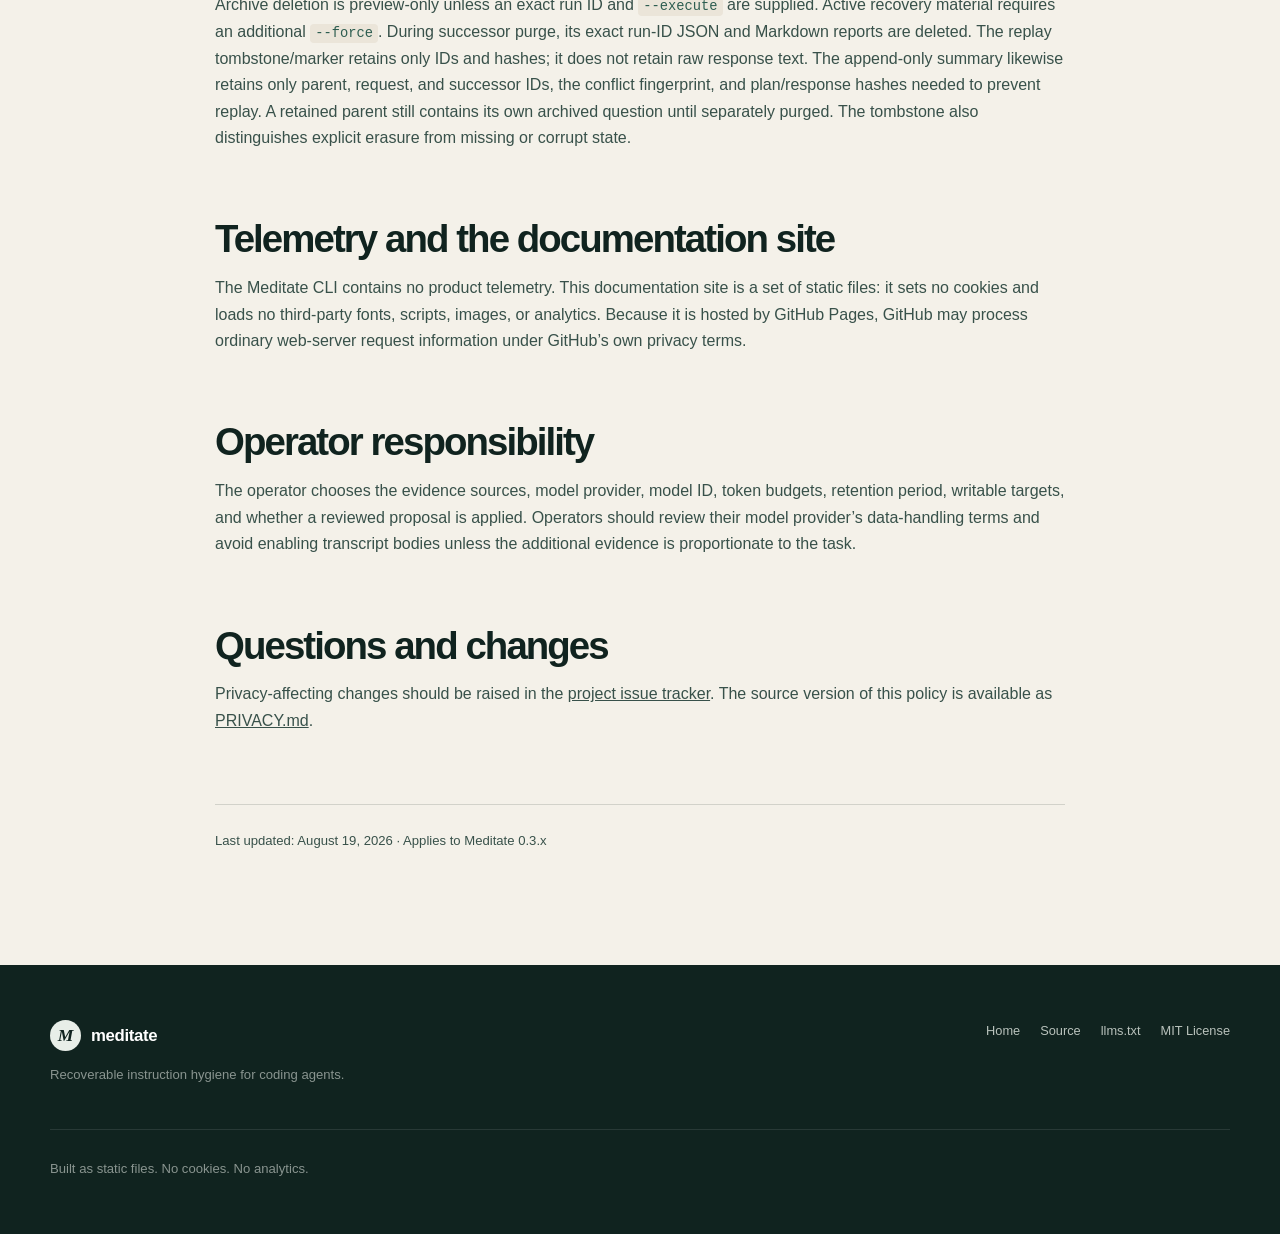
==== commit a7b95fbd: "feat: add semantic directive analysis" ====
--- a/docs/privacy.html
+++ b/docs/privacy.html
@@ -46,7 +46,7 @@
         <p>There is no Meditate account, telemetry collector, analytics endpoint, or remote memory store. However, <code>plan</code> and <code>run</code> deliberately invoke Anthropic with user-derived content after local filtering.</p>
       </div>
 
-      <p><code>meditate inspect</code> is entirely local and makes no model call. <code>meditate plan</code> and <code>meditate run</code> invoke the explicitly configured Anthropic model only when local preflight finds a consolidation candidate; a stable no-op makes zero calls. They never silently select a different provider or model.</p>
+      <p><code>meditate inspect</code> is entirely local and makes no model call. On a fresh exact snapshot, <code>meditate plan</code> and <code>meditate run</code> invoke the explicitly configured Anthropic model for a read-only semantic Analyst pass even when the correct result is a stable no-op. The validated result is content-addressed: an exact cache hit makes no Analyst call, and no Drafter call occurs unless an admitted existing-rule candidate or missing-rule hypothesis exists. Fresh semantic planning is bounded to at most one Analyst and one Drafter call by default. Meditate never silently selects a different provider or model.</p>
       <p><code>meditate decide</code> transmits the frozen parent context and exact selected archived option or byte-preserved custom response, plus bounded decision lineage, to Anthropic instead of transmitting newly appended live history. Anthropic's response becomes a fresh read-only successor plan. The input is recorded as operator-asserted user authority, but identity is not authenticated or attested, and Meditate cannot prove that an invoking agent faithfully relayed the user's real answer. <code>meditate decide</code> rejects a recognized high-confidence secret shape in a custom response before submission. Other option/custom text remains user-derived and is not anonymous or risk-free.</p>
 
       <h2>What the CLI may read</h2>
@@ -61,12 +61,13 @@
 
       <h2>What can be sent to a model</h2>
       <p>Before any provider call, records are streamed through local parsing, deduplication, secret detection, redaction, deterministic ranking, temporal-breadth selection, and hard size/token limits. High-confidence secret-bearing records are excluded wholesale rather than sent with a replacement token.</p>
-      <p>The Anthropic request contains a system prompt, a constrained JSON output schema, and a canonical JSON packet. That packet contains:</p>
+      <p>The Analyst and Drafter use separate Anthropic prompts, constrained JSON schemas, and canonical packets. The Analyst packet contains:</p>
       <ul>
-        <li>the configured target path labels and hashes, mutable candidate directive IDs/text/metadata, and bounded related immutable context after local secret scanning/redaction; non-candidate directive IDs are not sent to the planner;</li>
+        <li>the configured target path labels and hashes, complete sanitized directive set, and bounded imported immutable context;</li>
         <li>selected evidence records in oldest-to-newest order, including their stable IDs, timestamps, source/authority metadata, scoring fields, and locally redacted text;</li>
-        <li>the authority/comparison rules, allowed destination targets, bounded overlap candidates, and parser-degradation state.</li>
+        <li>selected read-only auto-memory and Kindex evidence, when enabled, plus authority/comparison rules, bounded overlap candidates, and parser-degradation state.</li>
       </ul>
+      <p>The Drafter packet contains only admitted mutable candidate directive IDs/text, bounded related immutable context, the validated semantic artifact, and evidence required by admitted nominations or missing-rule hypotheses. Unrelated directive IDs are not sent to the Drafter. A semantic cache entry stores the sanitized Analyst response and prompt/schema/parser/model/packet hashes locally; it does not contain a provider credential.</p>
       <p>Unselected history records and records excluded for high-confidence secret shapes are not included in the request. The model still receives user-derived instruction and interaction text; “redacted” is a transformation with limits, not a claim that the transmitted content is anonymous or risk-free.</p>
 
       <h2>Behavioral verification transmission</h2>
@@ -76,7 +77,7 @@
       <p>API keys are read at runtime from standard provider environment variables. Anthropic planning uses <code>ANTHROPIC_API_KEY</code>; clean-room Codex verification uses <code>OPENAI_API_KEY</code>. Their values are not written to plans, reports, or archives.</p>
 
       <h2>Local storage</h2>
-      <p><code>plan.json</code>, <code>manifest.json</code>, <code>evidence.json</code>, frozen <code>verification-suite.json</code>, <code>verification.json</code>, and run-specific JSON/Markdown reports are private local plan artifacts. Reports and JSONL summaries default to the operator’s XDG state directory; recoverable run archives default to the XDG data directory. Meditate requires private directory/file modes for this material and refuses unsafe state roots. Depending on the run, these artifacts contain the current decision request or bounded collision scope, the exact selected/custom response, private verifier assertions and detector phrases, derived verifier actions, and lineage. The append-only JSONL is summary-only: it retains request IDs, choice keys, hashes, and lineage depth, never the raw question, options, or custom response.</p>
+      <p><code>analysis.json</code>, <code>plan.json</code>, <code>manifest.json</code>, <code>evidence.json</code>, semantic cache entries, frozen <code>verification-suite.json</code>, <code>verification.json</code>, and run-specific JSON/Markdown reports are private local plan artifacts. Reports and JSONL summaries default to the operator’s XDG state directory; recoverable run archives default to the XDG data directory; the semantic cache defaults to the XDG cache directory. Meditate requires private directory/file modes for this material and refuses unsafe state roots. Depending on the run, these artifacts contain exact cited evidence, semantic nominations and missing-rule hypotheses, the current decision request or bounded collision scope, the exact selected/custom response, private verifier assertions and detector phrases, derived verifier actions, and lineage. The append-only JSONL is summary-only: it retains request IDs, choice keys, hashes, and lineage depth, never the raw question, options, or custom response.</p>
       <p>Archive deletion is preview-only unless an exact run ID and <code>--execute</code> are supplied. Active recovery material requires an additional <code>--force</code>. During successor purge, its exact run-ID JSON and Markdown reports are deleted. The replay tombstone/marker retains only IDs and hashes; it does not retain raw response text. The append-only summary likewise retains only parent, request, and successor IDs, the conflict fingerprint, and plan/response hashes needed to prevent replay. A retained parent still contains its own archived question until separately purged. The tombstone also distinguishes explicit erasure from missing or corrupt state.</p>
 
       <h2>Telemetry and the documentation site</h2>
@@ -87,7 +88,7 @@
 
       <h2>Questions and changes</h2>
       <p>Privacy-affecting changes should be raised in the <a href="https://github.com/jmcentire/meditate/issues">project issue tracker</a>. The source version of this policy is available as <a href="https://github.com/jmcentire/meditate/blob/main/PRIVACY.md">PRIVACY.md</a>.</p>
-      <p class="privacy-meta">Last updated: August 19, 2026 · Applies to Meditate 0.2.x</p>
+      <p class="privacy-meta">Last updated: August 19, 2026 · Applies to Meditate 0.3.x</p>
     </article>
   </main>
 
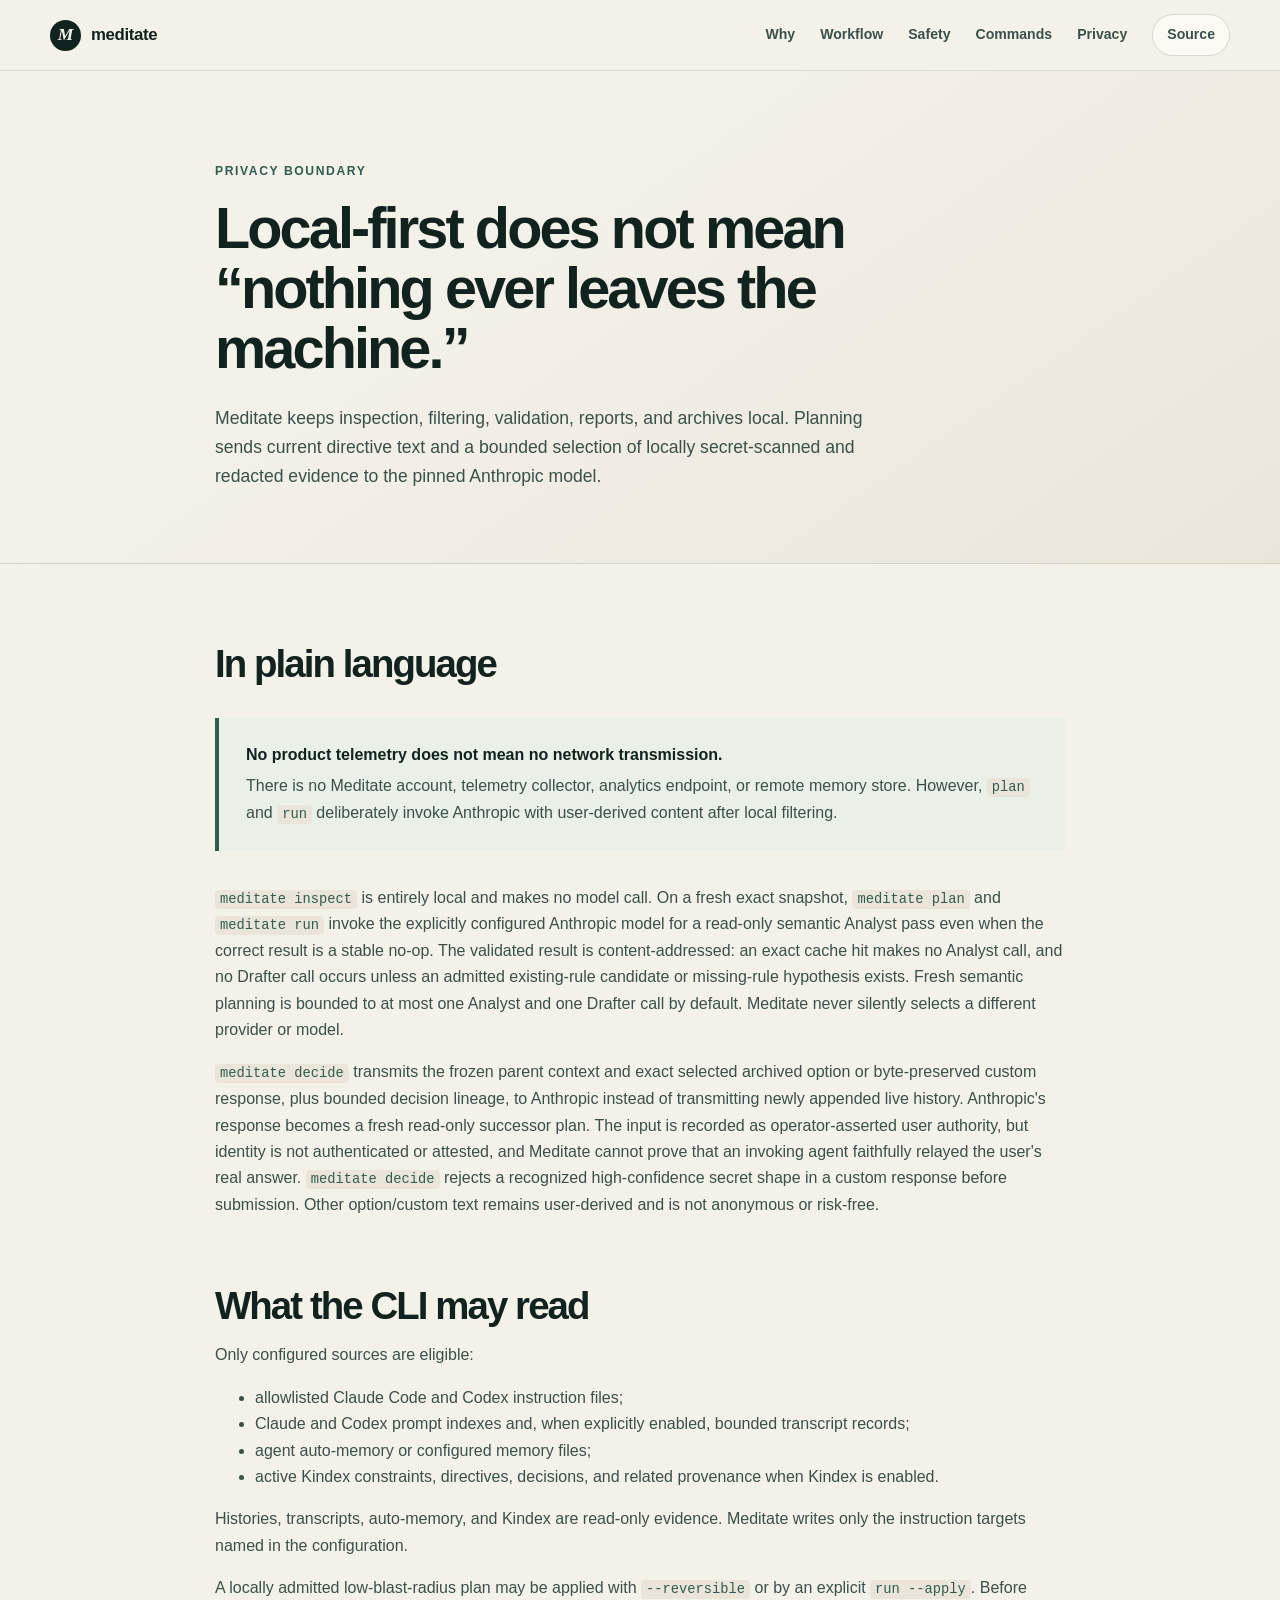
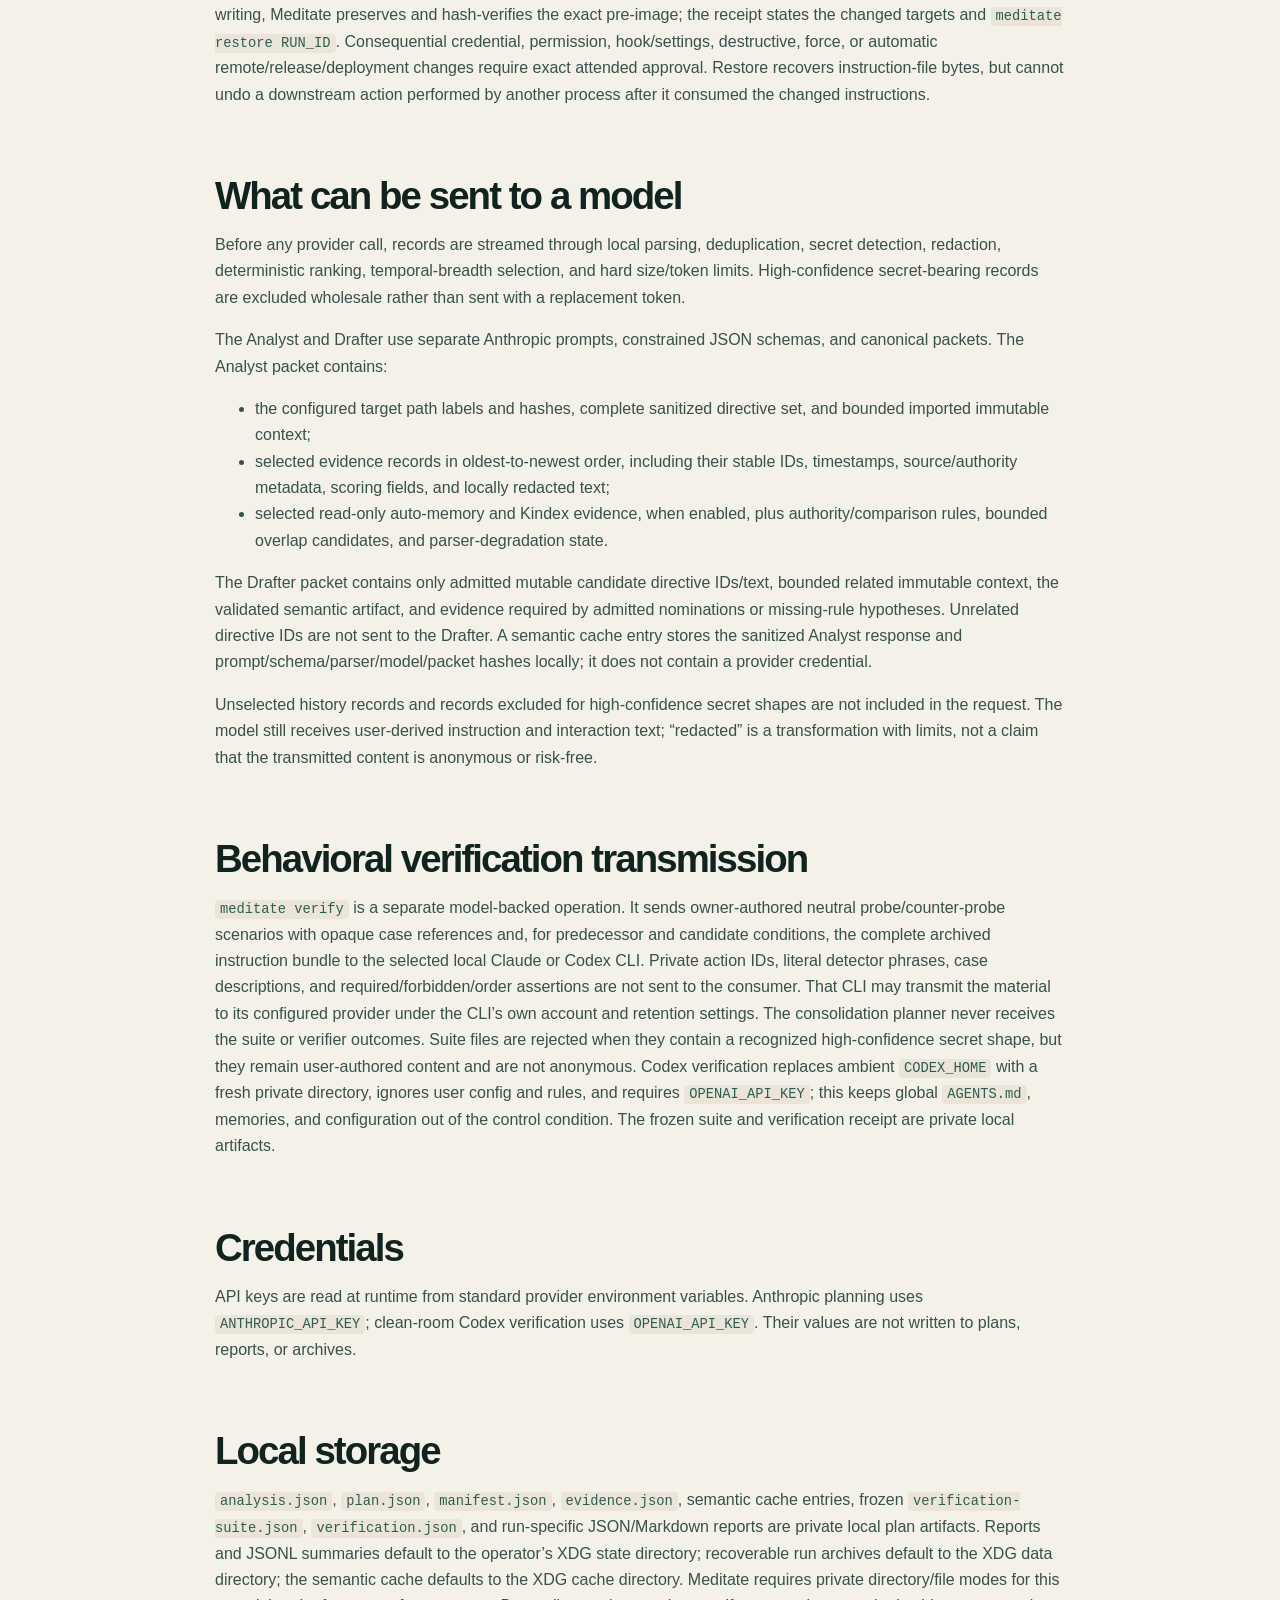
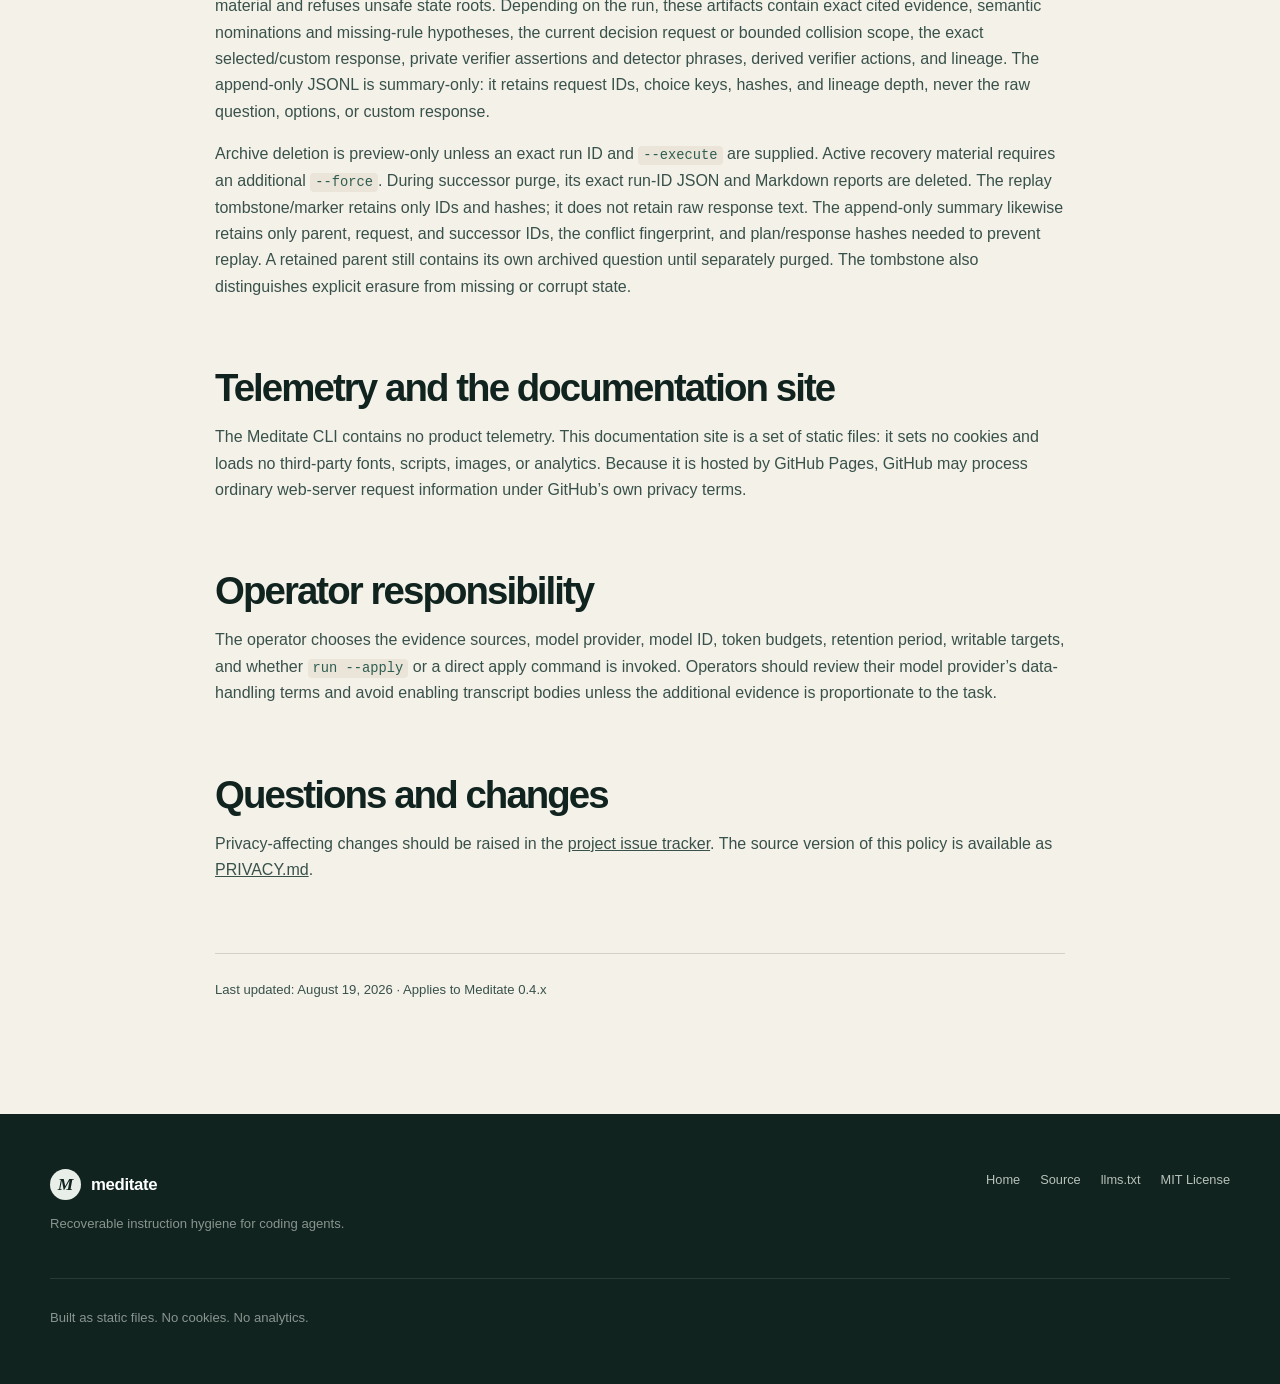
==== commit 5efd7bc5: "feat: apply reversible directive repairs" ====
--- a/docs/privacy.html
+++ b/docs/privacy.html
@@ -58,6 +58,7 @@
         <li>active Kindex constraints, directives, decisions, and related provenance when Kindex is enabled.</li>
       </ul>
       <p>Histories, transcripts, auto-memory, and Kindex are read-only evidence. Meditate writes only the instruction targets named in the configuration.</p>
+      <p>A locally admitted low-blast-radius plan may be applied with <code>--reversible</code> or by an explicit <code>run --apply</code>. Before writing, Meditate preserves and hash-verifies the exact pre-image; the receipt states the changed targets and <code>meditate restore RUN_ID</code>. Consequential credential, permission, hook/settings, destructive, force, or automatic remote/release/deployment changes require exact attended approval. Restore recovers instruction-file bytes, but cannot undo a downstream action performed by another process after it consumed the changed instructions.</p>
 
       <h2>What can be sent to a model</h2>
       <p>Before any provider call, records are streamed through local parsing, deduplication, secret detection, redaction, deterministic ranking, temporal-breadth selection, and hard size/token limits. High-confidence secret-bearing records are excluded wholesale rather than sent with a replacement token.</p>
@@ -84,11 +85,11 @@
       <p>The Meditate CLI contains no product telemetry. This documentation site is a set of static files: it sets no cookies and loads no third-party fonts, scripts, images, or analytics. Because it is hosted by GitHub Pages, GitHub may process ordinary web-server request information under GitHub’s own privacy terms.</p>
 
       <h2>Operator responsibility</h2>
-      <p>The operator chooses the evidence sources, model provider, model ID, token budgets, retention period, writable targets, and whether a reviewed proposal is applied. Operators should review their model provider’s data-handling terms and avoid enabling transcript bodies unless the additional evidence is proportionate to the task.</p>
+      <p>The operator chooses the evidence sources, model provider, model ID, token budgets, retention period, writable targets, and whether <code>run --apply</code> or a direct apply command is invoked. Operators should review their model provider’s data-handling terms and avoid enabling transcript bodies unless the additional evidence is proportionate to the task.</p>
 
       <h2>Questions and changes</h2>
       <p>Privacy-affecting changes should be raised in the <a href="https://github.com/jmcentire/meditate/issues">project issue tracker</a>. The source version of this policy is available as <a href="https://github.com/jmcentire/meditate/blob/main/PRIVACY.md">PRIVACY.md</a>.</p>
-      <p class="privacy-meta">Last updated: August 19, 2026 · Applies to Meditate 0.3.x</p>
+      <p class="privacy-meta">Last updated: August 19, 2026 · Applies to Meditate 0.4.x</p>
     </article>
   </main>
 
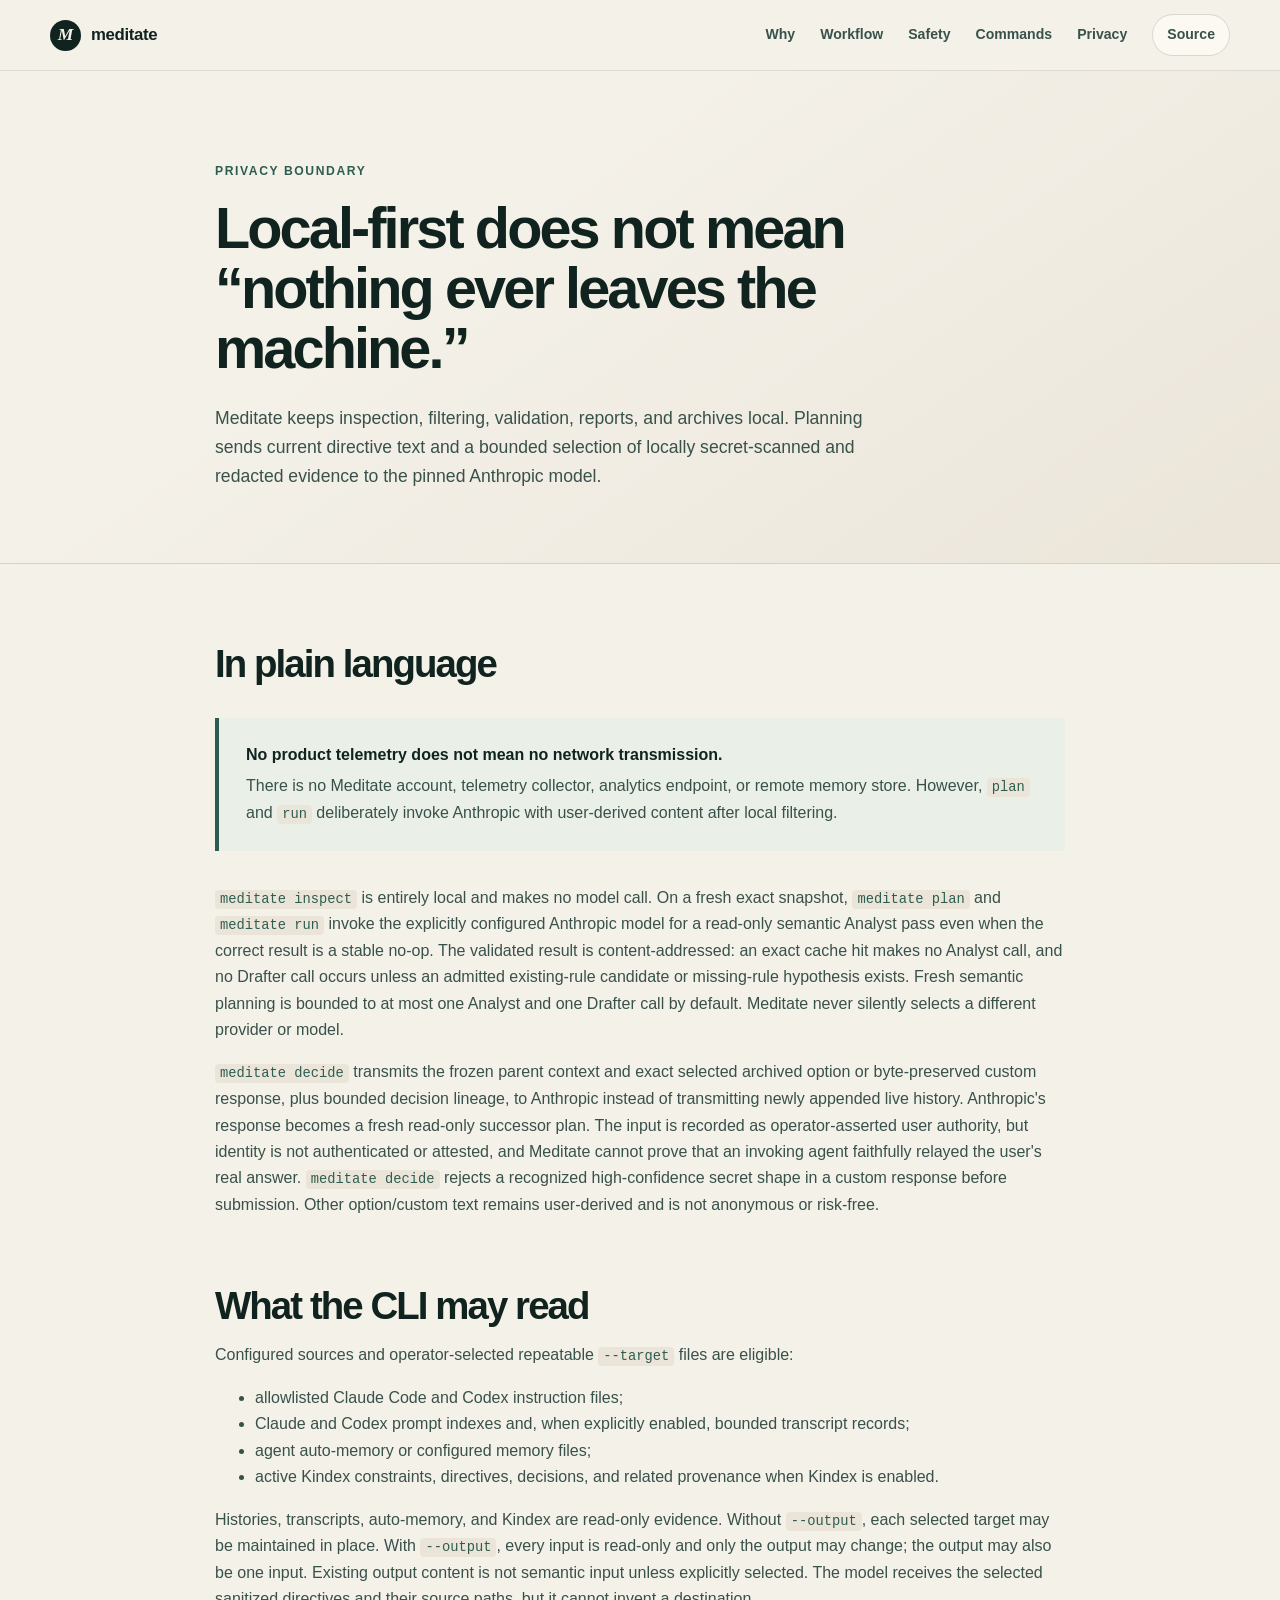
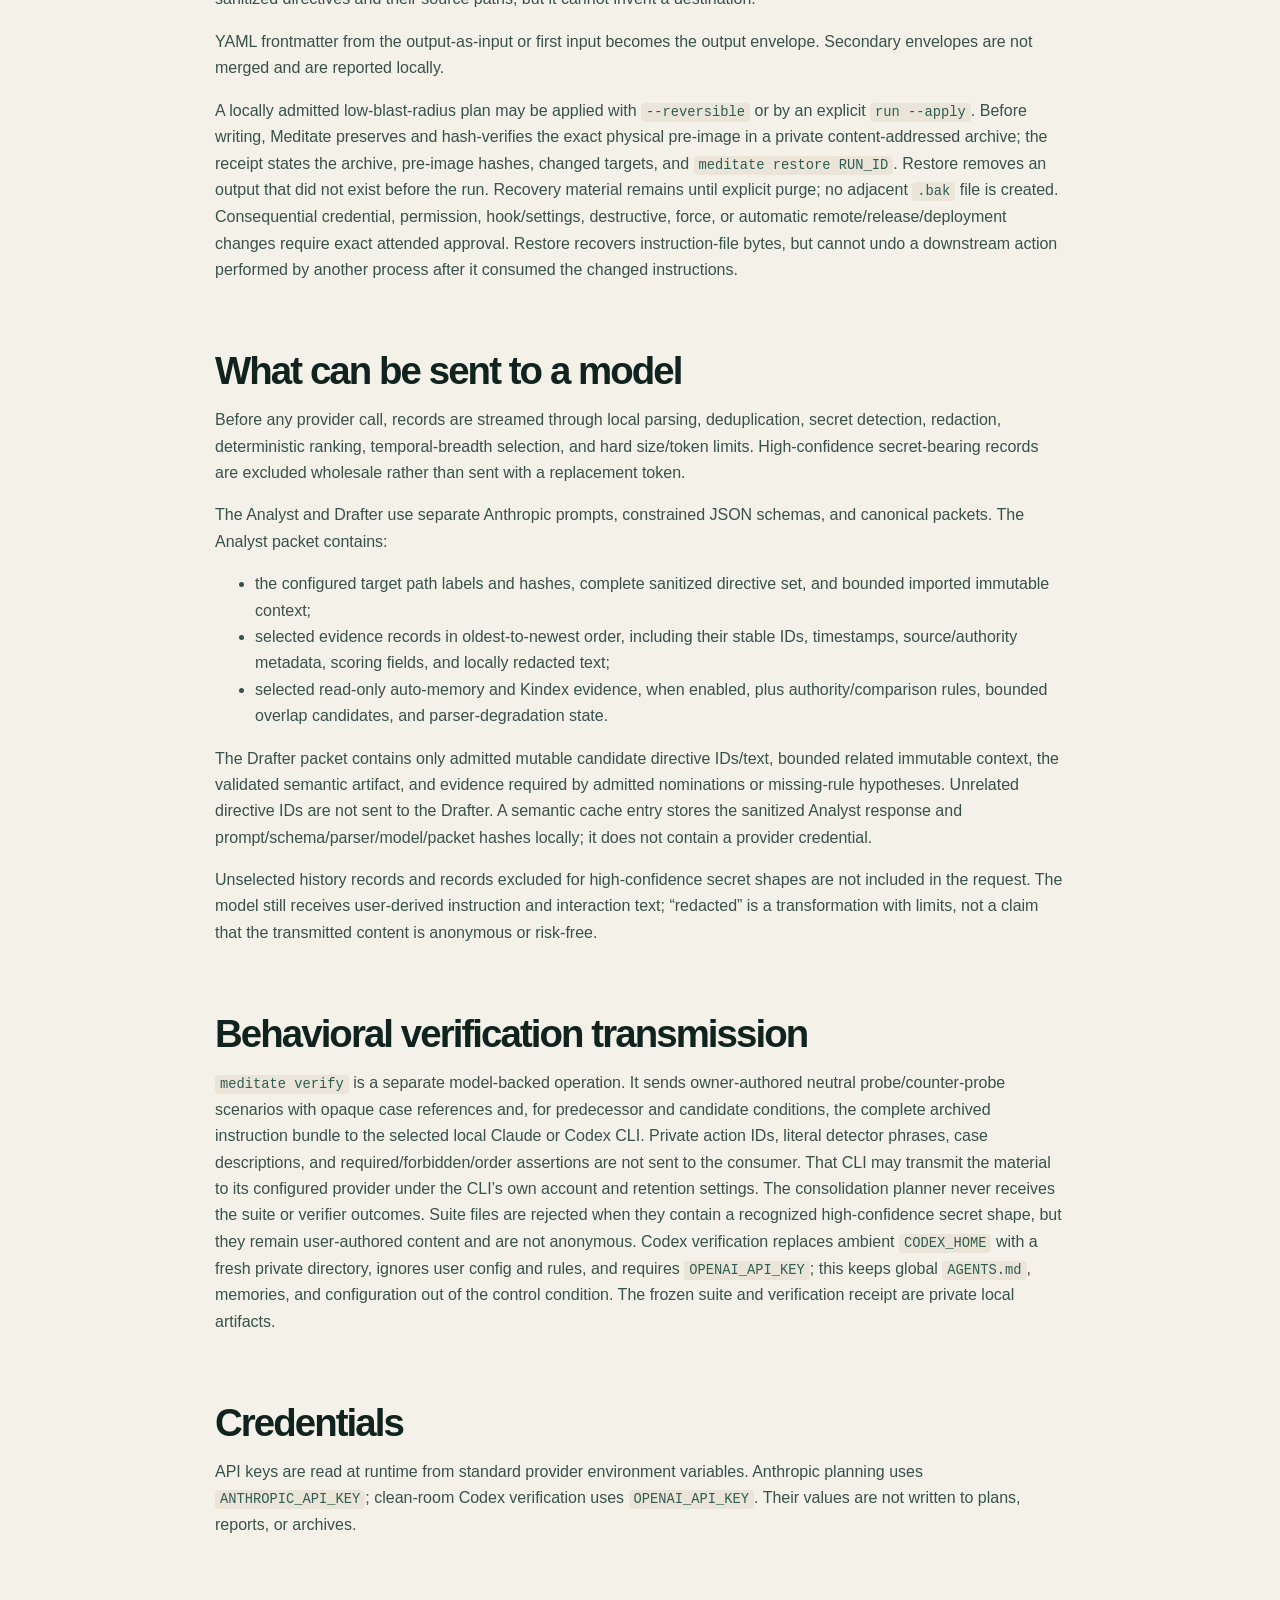
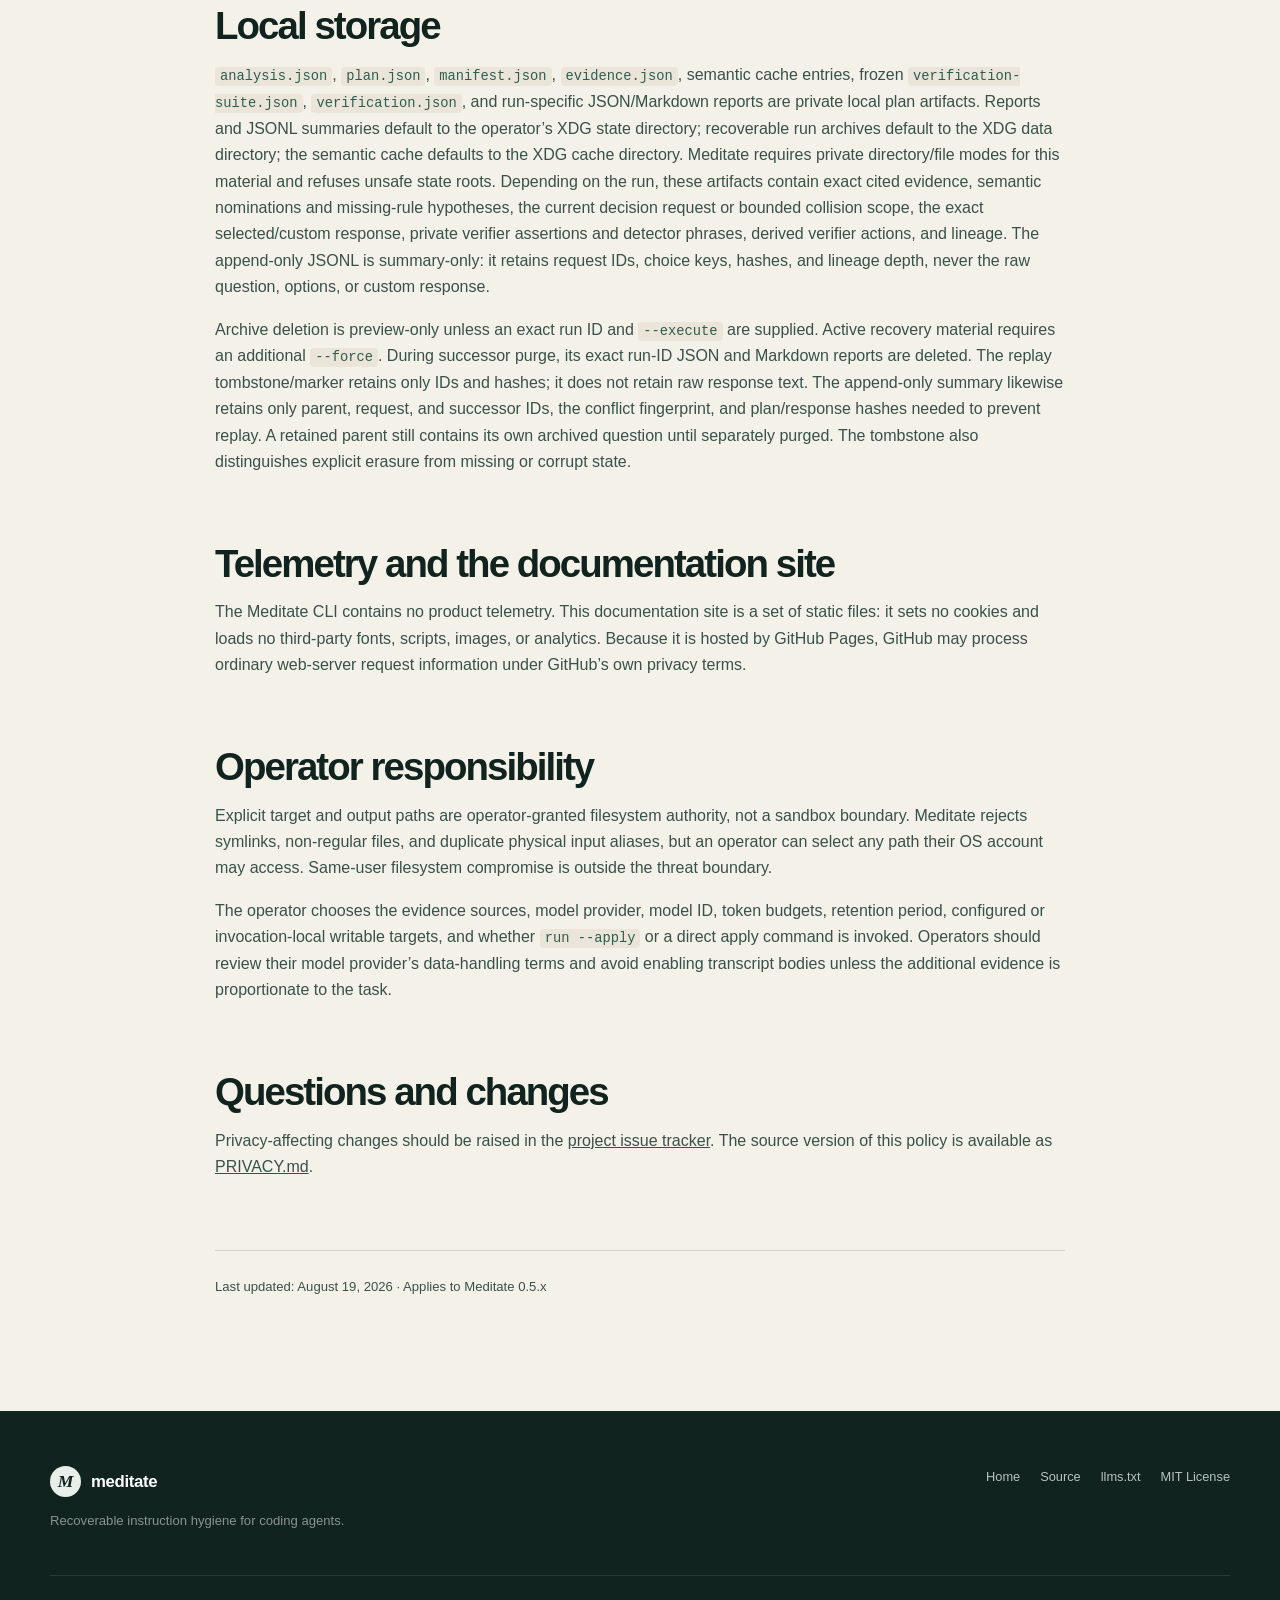
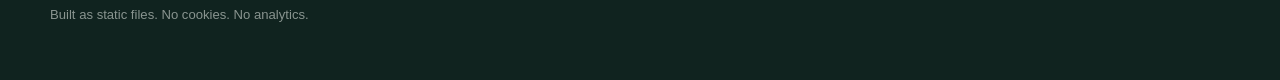
==== commit 89192be5: "feat: add direct target and output compilation" ====
--- a/docs/privacy.html
+++ b/docs/privacy.html
@@ -50,15 +50,16 @@
       <p><code>meditate decide</code> transmits the frozen parent context and exact selected archived option or byte-preserved custom response, plus bounded decision lineage, to Anthropic instead of transmitting newly appended live history. Anthropic's response becomes a fresh read-only successor plan. The input is recorded as operator-asserted user authority, but identity is not authenticated or attested, and Meditate cannot prove that an invoking agent faithfully relayed the user's real answer. <code>meditate decide</code> rejects a recognized high-confidence secret shape in a custom response before submission. Other option/custom text remains user-derived and is not anonymous or risk-free.</p>
 
       <h2>What the CLI may read</h2>
-      <p>Only configured sources are eligible:</p>
+      <p>Configured sources and operator-selected repeatable <code>--target</code> files are eligible:</p>
       <ul>
         <li>allowlisted Claude Code and Codex instruction files;</li>
         <li>Claude and Codex prompt indexes and, when explicitly enabled, bounded transcript records;</li>
         <li>agent auto-memory or configured memory files;</li>
         <li>active Kindex constraints, directives, decisions, and related provenance when Kindex is enabled.</li>
       </ul>
-      <p>Histories, transcripts, auto-memory, and Kindex are read-only evidence. Meditate writes only the instruction targets named in the configuration.</p>
-      <p>A locally admitted low-blast-radius plan may be applied with <code>--reversible</code> or by an explicit <code>run --apply</code>. Before writing, Meditate preserves and hash-verifies the exact pre-image; the receipt states the changed targets and <code>meditate restore RUN_ID</code>. Consequential credential, permission, hook/settings, destructive, force, or automatic remote/release/deployment changes require exact attended approval. Restore recovers instruction-file bytes, but cannot undo a downstream action performed by another process after it consumed the changed instructions.</p>
+      <p>Histories, transcripts, auto-memory, and Kindex are read-only evidence. Without <code>--output</code>, each selected target may be maintained in place. With <code>--output</code>, every input is read-only and only the output may change; the output may also be one input. Existing output content is not semantic input unless explicitly selected. The model receives the selected sanitized directives and their source paths, but it cannot invent a destination.</p>
+      <p>YAML frontmatter from the output-as-input or first input becomes the output envelope. Secondary envelopes are not merged and are reported locally.</p>
+      <p>A locally admitted low-blast-radius plan may be applied with <code>--reversible</code> or by an explicit <code>run --apply</code>. Before writing, Meditate preserves and hash-verifies the exact physical pre-image in a private content-addressed archive; the receipt states the archive, pre-image hashes, changed targets, and <code>meditate restore RUN_ID</code>. Restore removes an output that did not exist before the run. Recovery material remains until explicit purge; no adjacent <code>.bak</code> file is created. Consequential credential, permission, hook/settings, destructive, force, or automatic remote/release/deployment changes require exact attended approval. Restore recovers instruction-file bytes, but cannot undo a downstream action performed by another process after it consumed the changed instructions.</p>
 
       <h2>What can be sent to a model</h2>
       <p>Before any provider call, records are streamed through local parsing, deduplication, secret detection, redaction, deterministic ranking, temporal-breadth selection, and hard size/token limits. High-confidence secret-bearing records are excluded wholesale rather than sent with a replacement token.</p>
@@ -85,11 +86,12 @@
       <p>The Meditate CLI contains no product telemetry. This documentation site is a set of static files: it sets no cookies and loads no third-party fonts, scripts, images, or analytics. Because it is hosted by GitHub Pages, GitHub may process ordinary web-server request information under GitHub’s own privacy terms.</p>
 
       <h2>Operator responsibility</h2>
-      <p>The operator chooses the evidence sources, model provider, model ID, token budgets, retention period, writable targets, and whether <code>run --apply</code> or a direct apply command is invoked. Operators should review their model provider’s data-handling terms and avoid enabling transcript bodies unless the additional evidence is proportionate to the task.</p>
+      <p>Explicit target and output paths are operator-granted filesystem authority, not a sandbox boundary. Meditate rejects symlinks, non-regular files, and duplicate physical input aliases, but an operator can select any path their OS account may access. Same-user filesystem compromise is outside the threat boundary.</p>
+      <p>The operator chooses the evidence sources, model provider, model ID, token budgets, retention period, configured or invocation-local writable targets, and whether <code>run --apply</code> or a direct apply command is invoked. Operators should review their model provider’s data-handling terms and avoid enabling transcript bodies unless the additional evidence is proportionate to the task.</p>
 
       <h2>Questions and changes</h2>
       <p>Privacy-affecting changes should be raised in the <a href="https://github.com/jmcentire/meditate/issues">project issue tracker</a>. The source version of this policy is available as <a href="https://github.com/jmcentire/meditate/blob/main/PRIVACY.md">PRIVACY.md</a>.</p>
-      <p class="privacy-meta">Last updated: August 19, 2026 · Applies to Meditate 0.4.x</p>
+      <p class="privacy-meta">Last updated: August 19, 2026 · Applies to Meditate 0.5.x</p>
     </article>
   </main>
 
